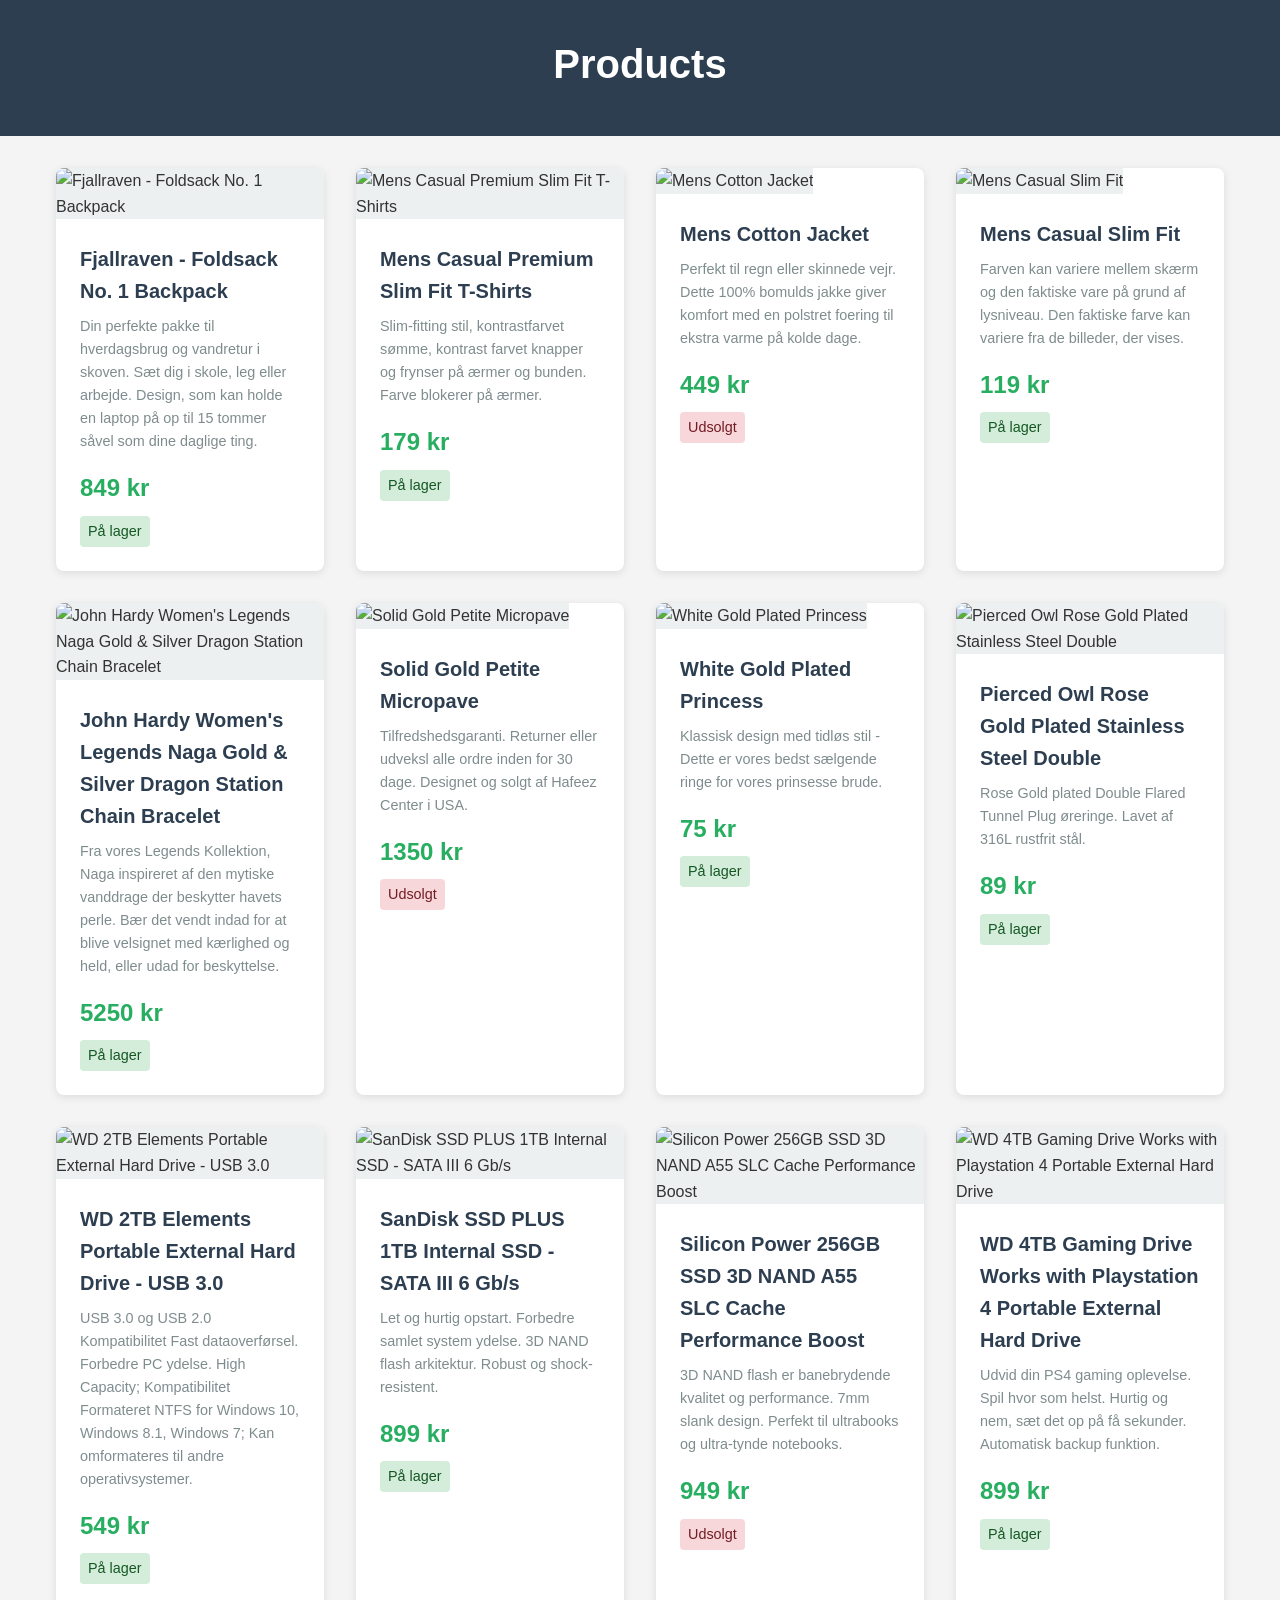
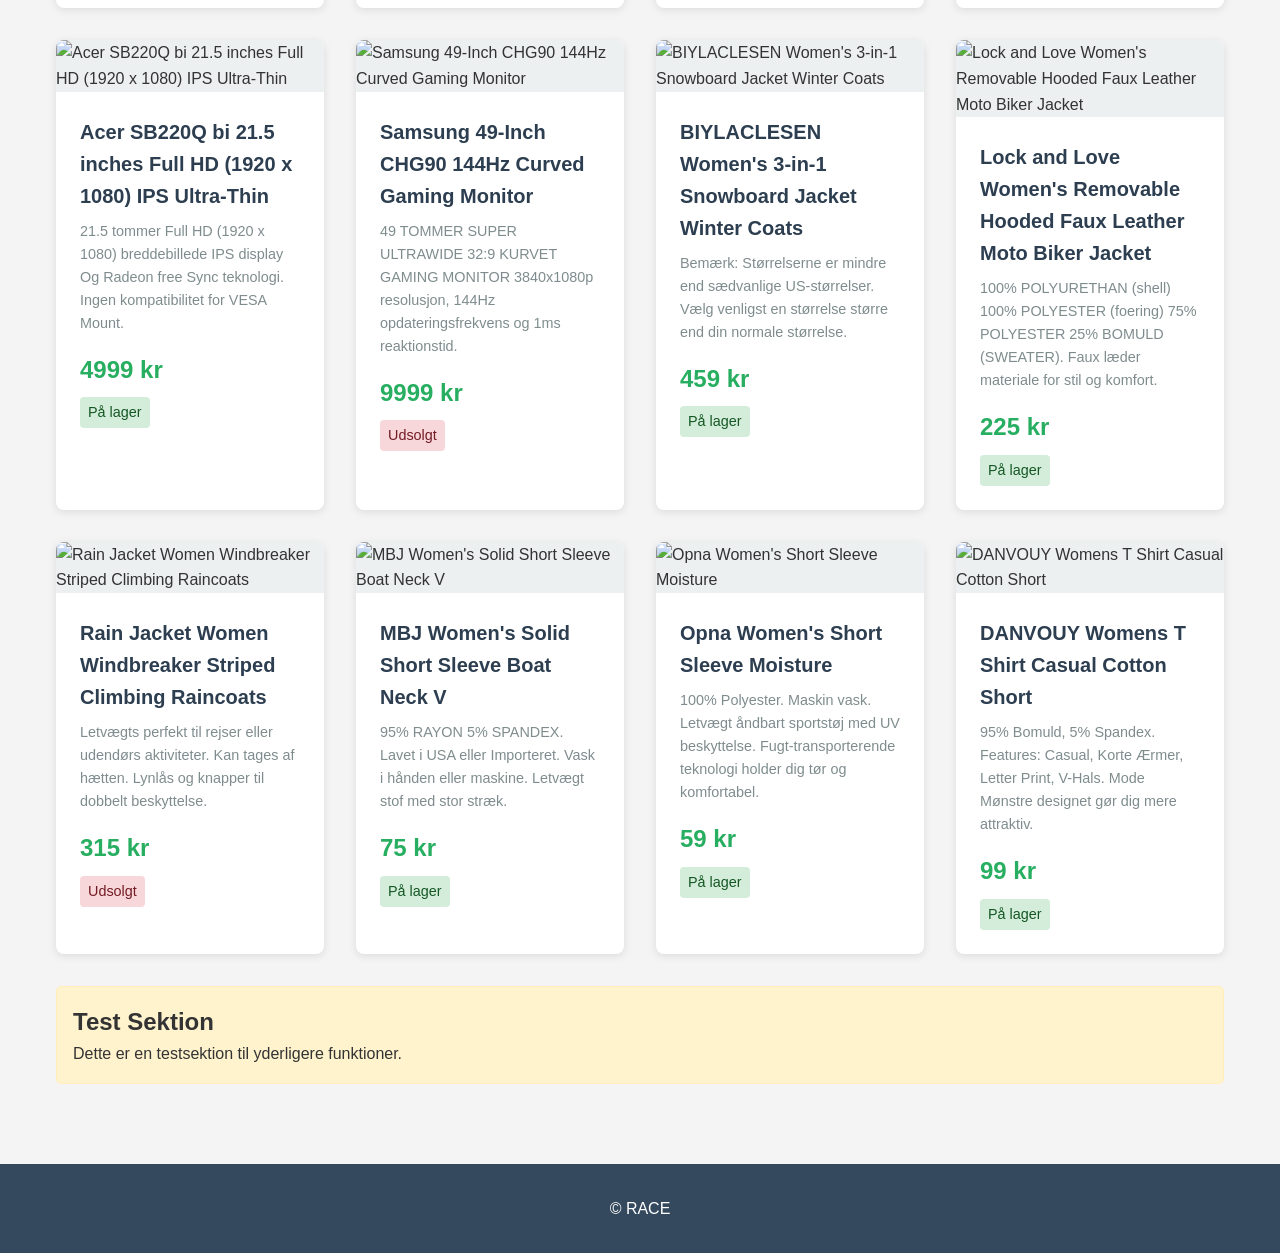
==== index.html @ c6db12a5 "Add initial project files including HTML, CSS, and JavaScript for product catalog" ====
<!doctype html>
<html lang="da">
  <head>
    <meta charset="UTF-8" />
    <meta name="viewport" content="width=device-width, initial-scale=1.0" />
    <title>Product Catalogue - RACE</title>
    <link rel="stylesheet" href="app.css" />
  </head>
  <body>
    <header>
      <h1>Products</h1>
    </header>

    <main>
      <section id="productGrid" class="product-grid">
        <article class="product-card">
          <img
            src="https://fakestoreapi.com/img/81fPKd-2AYL._AC_SL1500_.jpg"
            alt="Fjallraven - Foldsack No. 1 Backpack"
            class="product-image" />
          <div class="product-info">
            <h2 class="product-name">Fjallraven - Foldsack No. 1 Backpack</h2>
            <p class="product-description">
              Din perfekte pakke til hverdagsbrug og vandretur i skoven. Sæt dig i skole, leg eller arbejde. Design, som
              kan holde en laptop på op til 15 tommer såvel som dine daglige ting.
            </p>
            <p class="product-price">849 kr</p>
            <span class="product-stock in-stock">På lager</span>
          </div>
        </article>

        <article class="product-card">
          <img
            src="https://fakestoreapi.com/img/71-3HjGNDUL._AC_SY879._SX._UX._SY._UY_.jpg"
            alt="Mens Casual Premium Slim Fit T-Shirts"
            class="product-image" />
          <div class="product-info">
            <h2 class="product-name">Mens Casual Premium Slim Fit T-Shirts</h2>
            <p class="product-description">
              Slim-fitting stil, kontrastfarvet sømme, kontrast farvet knapper og frynser på ærmer og bunden. Farve
              blokerer på ærmer.
            </p>
            <p class="product-price">179 kr</p>
            <span class="product-stock in-stock">På lager</span>
          </div>
        </article>

        <article class="product-card">
          <img
            src="https://fakestoreapi.com/img/71li-ujtlUL._AC_UX679_.jpg"
            alt="Mens Cotton Jacket"
            class="product-image" />
          <div class="product-info">
            <h2 class="product-name">Mens Cotton Jacket</h2>
            <p class="product-description">
              Perfekt til regn eller skinnede vejr. Dette 100% bomulds jakke giver komfort med en polstret foering til
              ekstra varme på kolde dage.
            </p>
            <p class="product-price">449 kr</p>
            <span class="product-stock out-of-stock">Udsolgt</span>
          </div>
        </article>

        <article class="product-card">
          <img
            src="https://fakestoreapi.com/img/71YXzeOuslL._AC_UY879_.jpg"
            alt="Mens Casual Slim Fit"
            class="product-image" />
          <div class="product-info">
            <h2 class="product-name">Mens Casual Slim Fit</h2>
            <p class="product-description">
              Farven kan variere mellem skærm og den faktiske vare på grund af lysniveau. Den faktiske farve kan variere
              fra de billeder, der vises.
            </p>
            <p class="product-price">119 kr</p>
            <span class="product-stock in-stock">På lager</span>
          </div>
        </article>

        <article class="product-card">
          <img
            src="https://fakestoreapi.com/img/71pWzhdJNwL._AC_UL640_QL65_ML3_.jpg"
            alt="John Hardy Women's Legends Naga Gold &amp; Silver Dragon Station Chain Bracelet"
            class="product-image" />
          <div class="product-info">
            <h2 class="product-name">
              John Hardy Women's Legends Naga Gold &amp; Silver Dragon Station Chain Bracelet
            </h2>
            <p class="product-description">
              Fra vores Legends Kollektion, Naga inspireret af den mytiske vanddrage der beskytter havets perle. Bær det
              vendt indad for at blive velsignet med kærlighed og held, eller udad for beskyttelse.
            </p>
            <p class="product-price">5250 kr</p>
            <span class="product-stock in-stock">På lager</span>
          </div>
        </article>

        <article class="product-card">
          <img
            src="https://fakestoreapi.com/img/61sbMiUnoGL._AC_UL640_QL65_ML3_.jpg"
            alt="Solid Gold Petite Micropave"
            class="product-image" />
          <div class="product-info">
            <h2 class="product-name">Solid Gold Petite Micropave</h2>
            <p class="product-description">
              Tilfredshedsgaranti. Returner eller udveksl alle ordre inden for 30 dage. Designet og solgt af Hafeez
              Center i USA.
            </p>
            <p class="product-price">1350 kr</p>
            <span class="product-stock out-of-stock">Udsolgt</span>
          </div>
        </article>

        <article class="product-card">
          <img
            src="https://fakestoreapi.com/img/71YAIFU48IL._AC_UL640_QL65_ML3_.jpg"
            alt="White Gold Plated Princess"
            class="product-image" />
          <div class="product-info">
            <h2 class="product-name">White Gold Plated Princess</h2>
            <p class="product-description">
              Klassisk design med tidløs stil - Dette er vores bedst sælgende ringe for vores prinsesse brude.
            </p>
            <p class="product-price">75 kr</p>
            <span class="product-stock in-stock">På lager</span>
          </div>
        </article>

        <article class="product-card">
          <img
            src="https://fakestoreapi.com/img/51UDEzMJVpL._AC_UL640_QL65_ML3_.jpg"
            alt="Pierced Owl Rose Gold Plated Stainless Steel Double"
            class="product-image" />
          <div class="product-info">
            <h2 class="product-name">Pierced Owl Rose Gold Plated Stainless Steel Double</h2>
            <p class="product-description">
              Rose Gold plated Double Flared Tunnel Plug øreringe. Lavet af 316L rustfrit stål.
            </p>
            <p class="product-price">89 kr</p>
            <span class="product-stock in-stock">På lager</span>
          </div>
        </article>

        <article class="product-card">
          <img
            src="https://fakestoreapi.com/img/61IBBVJvSDL._AC_SY879_.jpg"
            alt="WD 2TB Elements Portable External Hard Drive - USB 3.0"
            class="product-image" />
          <div class="product-info">
            <h2 class="product-name">WD 2TB Elements Portable External Hard Drive - USB 3.0</h2>
            <p class="product-description">
              USB 3.0 og USB 2.0 Kompatibilitet Fast dataoverførsel. Forbedre PC ydelse. High Capacity; Kompatibilitet
              Formateret NTFS for Windows 10, Windows 8.1, Windows 7; Kan omformateres til andre operativsystemer.
            </p>
            <p class="product-price">549 kr</p>
            <span class="product-stock in-stock">På lager</span>
          </div>
        </article>

        <article class="product-card">
          <img
            src="https://fakestoreapi.com/img/61U7T1koQqL._AC_SX679_.jpg"
            alt="SanDisk SSD PLUS 1TB Internal SSD - SATA III 6 Gb/s"
            class="product-image" />
          <div class="product-info">
            <h2 class="product-name">SanDisk SSD PLUS 1TB Internal SSD - SATA III 6 Gb/s</h2>
            <p class="product-description">
              Let og hurtig opstart. Forbedre samlet system ydelse. 3D NAND flash arkitektur. Robust og shock-resistent.
            </p>
            <p class="product-price">899 kr</p>
            <span class="product-stock in-stock">På lager</span>
          </div>
        </article>

        <article class="product-card">
          <img
            src="https://fakestoreapi.com/img/71kWymZ+c+L._AC_SX679_.jpg"
            alt="Silicon Power 256GB SSD 3D NAND A55 SLC Cache Performance Boost"
            class="product-image" />
          <div class="product-info">
            <h2 class="product-name">Silicon Power 256GB SSD 3D NAND A55 SLC Cache Performance Boost</h2>
            <p class="product-description">
              3D NAND flash er banebrydende kvalitet og performance. 7mm slank design. Perfekt til ultrabooks og
              ultra-tynde notebooks.
            </p>
            <p class="product-price">949 kr</p>
            <span class="product-stock out-of-stock">Udsolgt</span>
          </div>
        </article>

        <article class="product-card">
          <img
            src="https://fakestoreapi.com/img/61mtL65D4cL._AC_SX679_.jpg"
            alt="WD 4TB Gaming Drive Works with Playstation 4 Portable External Hard Drive"
            class="product-image" />
          <div class="product-info">
            <h2 class="product-name">WD 4TB Gaming Drive Works with Playstation 4 Portable External Hard Drive</h2>
            <p class="product-description">
              Udvid din PS4 gaming oplevelse. Spil hvor som helst. Hurtig og nem, sæt det op på få sekunder. Automatisk
              backup funktion.
            </p>
            <p class="product-price">899 kr</p>
            <span class="product-stock in-stock">På lager</span>
          </div>
        </article>

        <article class="product-card">
          <img
            src="https://fakestoreapi.com/img/81QpkIctqPL._AC_SX679_.jpg"
            alt="Acer SB220Q bi 21.5 inches Full HD (1920 x 1080) IPS Ultra-Thin"
            class="product-image" />
          <div class="product-info">
            <h2 class="product-name">Acer SB220Q bi 21.5 inches Full HD (1920 x 1080) IPS Ultra-Thin</h2>
            <p class="product-description">
              21.5 tommer Full HD (1920 x 1080) breddebillede IPS display Og Radeon free Sync teknologi. Ingen
              kompatibilitet for VESA Mount.
            </p>
            <p class="product-price">4999 kr</p>
            <span class="product-stock in-stock">På lager</span>
          </div>
        </article>

        <article class="product-card">
          <img
            src="https://fakestoreapi.com/img/81Zt42ioCgL._AC_SX679_.jpg"
            alt="Samsung 49-Inch CHG90 144Hz Curved Gaming Monitor"
            class="product-image" />
          <div class="product-info">
            <h2 class="product-name">Samsung 49-Inch CHG90 144Hz Curved Gaming Monitor</h2>
            <p class="product-description">
              49 TOMMER SUPER ULTRAWIDE 32:9 KURVET GAMING MONITOR 3840x1080p resolusjon, 144Hz opdateringsfrekvens og
              1ms reaktionstid.
            </p>
            <p class="product-price">9999 kr</p>
            <span class="product-stock out-of-stock">Udsolgt</span>
          </div>
        </article>

        <article class="product-card">
          <img
            src="https://fakestoreapi.com/img/51Y5NI-I5jL._AC_UX679_.jpg"
            alt="BIYLACLESEN Women's 3-in-1 Snowboard Jacket Winter Coats"
            class="product-image" />
          <div class="product-info">
            <h2 class="product-name">BIYLACLESEN Women's 3-in-1 Snowboard Jacket Winter Coats</h2>
            <p class="product-description">
              Bemærk: Størrelserne er mindre end sædvanlige US-størrelser. Vælg venligst en størrelse større end din
              normale størrelse.
            </p>
            <p class="product-price">459 kr</p>
            <span class="product-stock in-stock">På lager</span>
          </div>
        </article>

        <article class="product-card">
          <img
            src="https://fakestoreapi.com/img/81XH0e8fefL._AC_UY879_.jpg"
            alt="Lock and Love Women's Removable Hooded Faux Leather Moto Biker Jacket"
            class="product-image" />
          <div class="product-info">
            <h2 class="product-name">Lock and Love Women's Removable Hooded Faux Leather Moto Biker Jacket</h2>
            <p class="product-description">
              100% POLYURETHAN (shell) 100% POLYESTER (foering) 75% POLYESTER 25% BOMULD (SWEATER). Faux læder materiale
              for stil og komfort.
            </p>
            <p class="product-price">225 kr</p>
            <span class="product-stock in-stock">På lager</span>
          </div>
        </article>

        <article class="product-card">
          <img
            src="https://fakestoreapi.com/img/71HblAHs5xL._AC_UY879_-2.jpg"
            alt="Rain Jacket Women Windbreaker Striped Climbing Raincoats"
            class="product-image" />
          <div class="product-info">
            <h2 class="product-name">Rain Jacket Women Windbreaker Striped Climbing Raincoats</h2>
            <p class="product-description">
              Letvægts perfekt til rejser eller udendørs aktiviteter. Kan tages af hætten. Lynlås og knapper til dobbelt
              beskyttelse.
            </p>
            <p class="product-price">315 kr</p>
            <span class="product-stock out-of-stock">Udsolgt</span>
          </div>
        </article>

        <article class="product-card">
          <img
            src="https://fakestoreapi.com/img/71z3kpMAYsL._AC_UY879_.jpg"
            alt="MBJ Women's Solid Short Sleeve Boat Neck V"
            class="product-image" />
          <div class="product-info">
            <h2 class="product-name">MBJ Women's Solid Short Sleeve Boat Neck V</h2>
            <p class="product-description">
              95% RAYON 5% SPANDEX. Lavet i USA eller Importeret. Vask i hånden eller maskine. Letvægt stof med stor
              stræk.
            </p>
            <p class="product-price">75 kr</p>
            <span class="product-stock in-stock">På lager</span>
          </div>
        </article>

        <article class="product-card">
          <img
            src="https://fakestoreapi.com/img/51eg55uWmdL._AC_UX679_.jpg"
            alt="Opna Women's Short Sleeve Moisture"
            class="product-image" />
          <div class="product-info">
            <h2 class="product-name">Opna Women's Short Sleeve Moisture</h2>
            <p class="product-description">
              100% Polyester. Maskin vask. Letvægt åndbart sportstøj med UV beskyttelse. Fugt-transporterende teknologi
              holder dig tør og komfortabel.
            </p>
            <p class="product-price">59 kr</p>
            <span class="product-stock in-stock">På lager</span>
          </div>
        </article>

        <article class="product-card">
          <img
            src="https://fakestoreapi.com/img/61pHAEJ4NML._AC_UX679_.jpg"
            alt="DANVOUY Womens T Shirt Casual Cotton Short"
            class="product-image" />
          <div class="product-info">
            <h2 class="product-name">DANVOUY Womens T Shirt Casual Cotton Short</h2>
            <p class="product-description">
              95% Bomuld, 5% Spandex. Features: Casual, Korte Ærmer, Letter Print, V-Hals. Mode Mønstre designet gør dig
              mere attraktiv.
            </p>
            <p class="product-price">99 kr</p>
            <span class="product-stock in-stock">På lager</span>
          </div>
        </article>
      </section>
      <!-- Ekstra sektion til at teste JavaScript Fundamentals -->
      <section id="test" class="test-section">
        <h2>Test Sektion</h2>
        <p>Dette er en testsektion til yderligere funktioner.</p>
      </section>
    </main>

    <footer>
      <p>© RACE</p>
    </footer>

    <script src="app.js"></script>
  </body>
</html>
---- app.css ----
* {
  margin: 0;
  padding: 0;
  box-sizing: border-box;
}

body {
  font-family: -apple-system, BlinkMacSystemFont, "Segoe UI", Roboto, Oxygen, Ubuntu, Cantarell, sans-serif;
  line-height: 1.6;
  color: #333;
  background-color: #f4f4f4;
}

header {
  background-color: #2c3e50;
  color: white;
  text-align: center;
  padding: 2rem 1rem;
}

header h1 {
  font-size: 2.5rem;
  margin-bottom: 0.5rem;
}

header p {
  font-size: 1.1rem;
  opacity: 0.9;
}

main {
  max-width: 1200px;
  margin: 0 auto;
  padding: 2rem 1rem;
}

.controls {
  display: flex;
  gap: 1rem;
  margin-bottom: 2rem;
  flex-wrap: wrap;
}

.controls button {
  padding: 0.75rem 1.5rem;
  font-size: 1rem;
  border: none;
  background-color: #3498db;
  color: white;
  border-radius: 5px;
  cursor: pointer;
  transition: background-color 0.3s ease;
}

.controls button:hover {
  background-color: #2980b9;
}

.controls button:active {
  transform: scale(0.98);
}

/* Product Grid */
.product-grid {
  display: grid;
  grid-template-columns: repeat(auto-fill, minmax(250px, 1fr));
  gap: 2rem;
}

/* Product Card */
.product-card {
  background: white;
  border-radius: 8px;
  overflow: hidden;
  box-shadow: 0 2px 8px rgba(0, 0, 0, 0.1);
  transition:
    transform 0.3s ease,
    box-shadow 0.3s ease;
}

.product-card:hover {
  transform: translateY(-5px);
  box-shadow: 0 4px 12px rgba(0, 0, 0, 0.15);
}

.product-image {
  width: 100%;
  height: 200px;
  object-fit: cover;
  background-color: #ecf0f1;
}

.product-info {
  padding: 1.5rem;
}

.product-name {
  font-size: 1.25rem;
  font-weight: bold;
  margin-bottom: 0.5rem;
  color: #2c3e50;
}

.product-description {
  font-size: 0.9rem;
  color: #7f8c8d;
  margin-bottom: 1rem;
}

.product-price {
  font-size: 1.5rem;
  font-weight: bold;
  color: #27ae60;
  margin-bottom: 0.5rem;
}

.product-stock {
  font-size: 0.9rem;
  padding: 0.25rem 0.5rem;
  border-radius: 4px;
  display: inline-block;
}

.product-stock.in-stock {
  background-color: #d4edda;
  color: #155724;
}

.product-stock.out-of-stock {
  background-color: #f8d7da;
  color: #721c24;
}

footer {
  text-align: center;
  padding: 2rem 1rem;
  background-color: #34495e;
  color: white;
  margin-top: 3rem;
}

/* Responsive */
@media (max-width: 768px) {
  .product-grid {
    grid-template-columns: repeat(auto-fill, minmax(200px, 1fr));
    gap: 1rem;
  }

  header h1 {
    font-size: 2rem;
  }
}

.test-section {
  background-color: #fff3cd;
  border: 1px solid #ffeeba;
  padding: 1rem;
  margin-top: 2rem;
  border-radius: 5px;
}
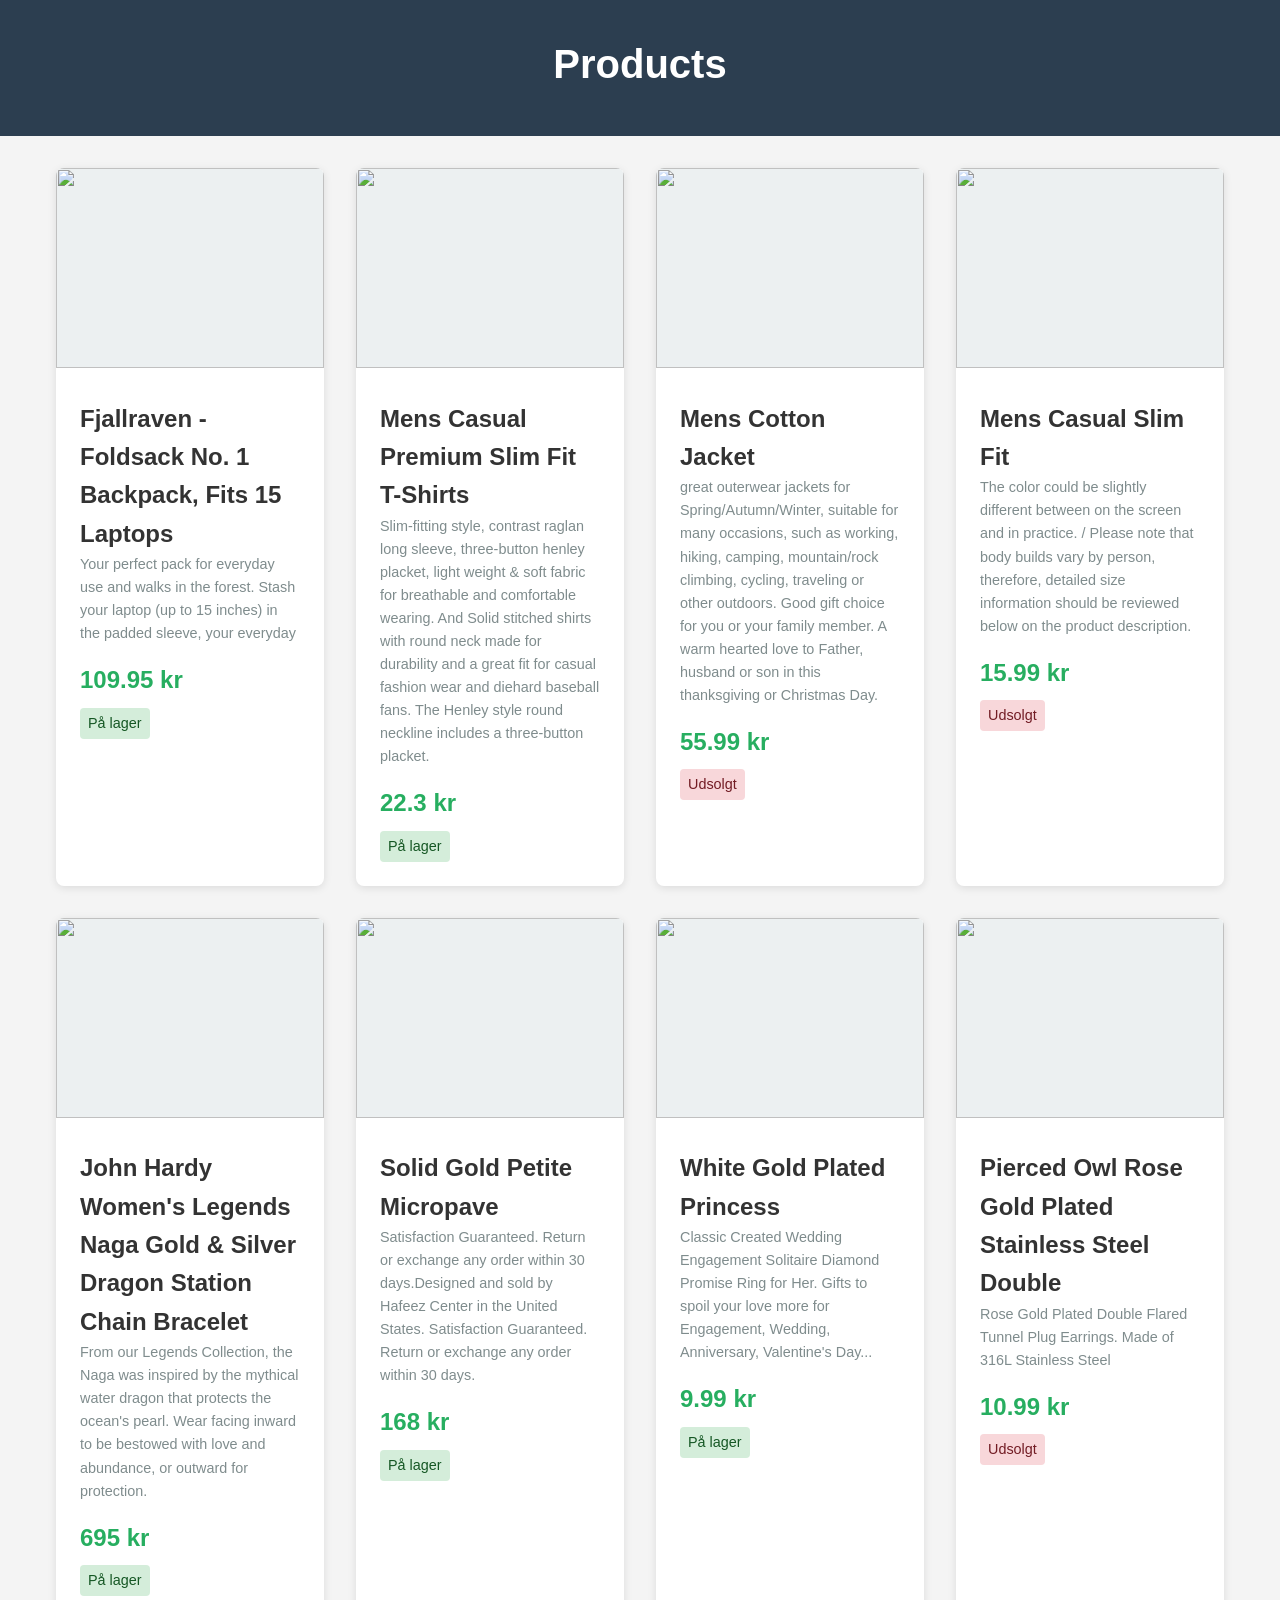
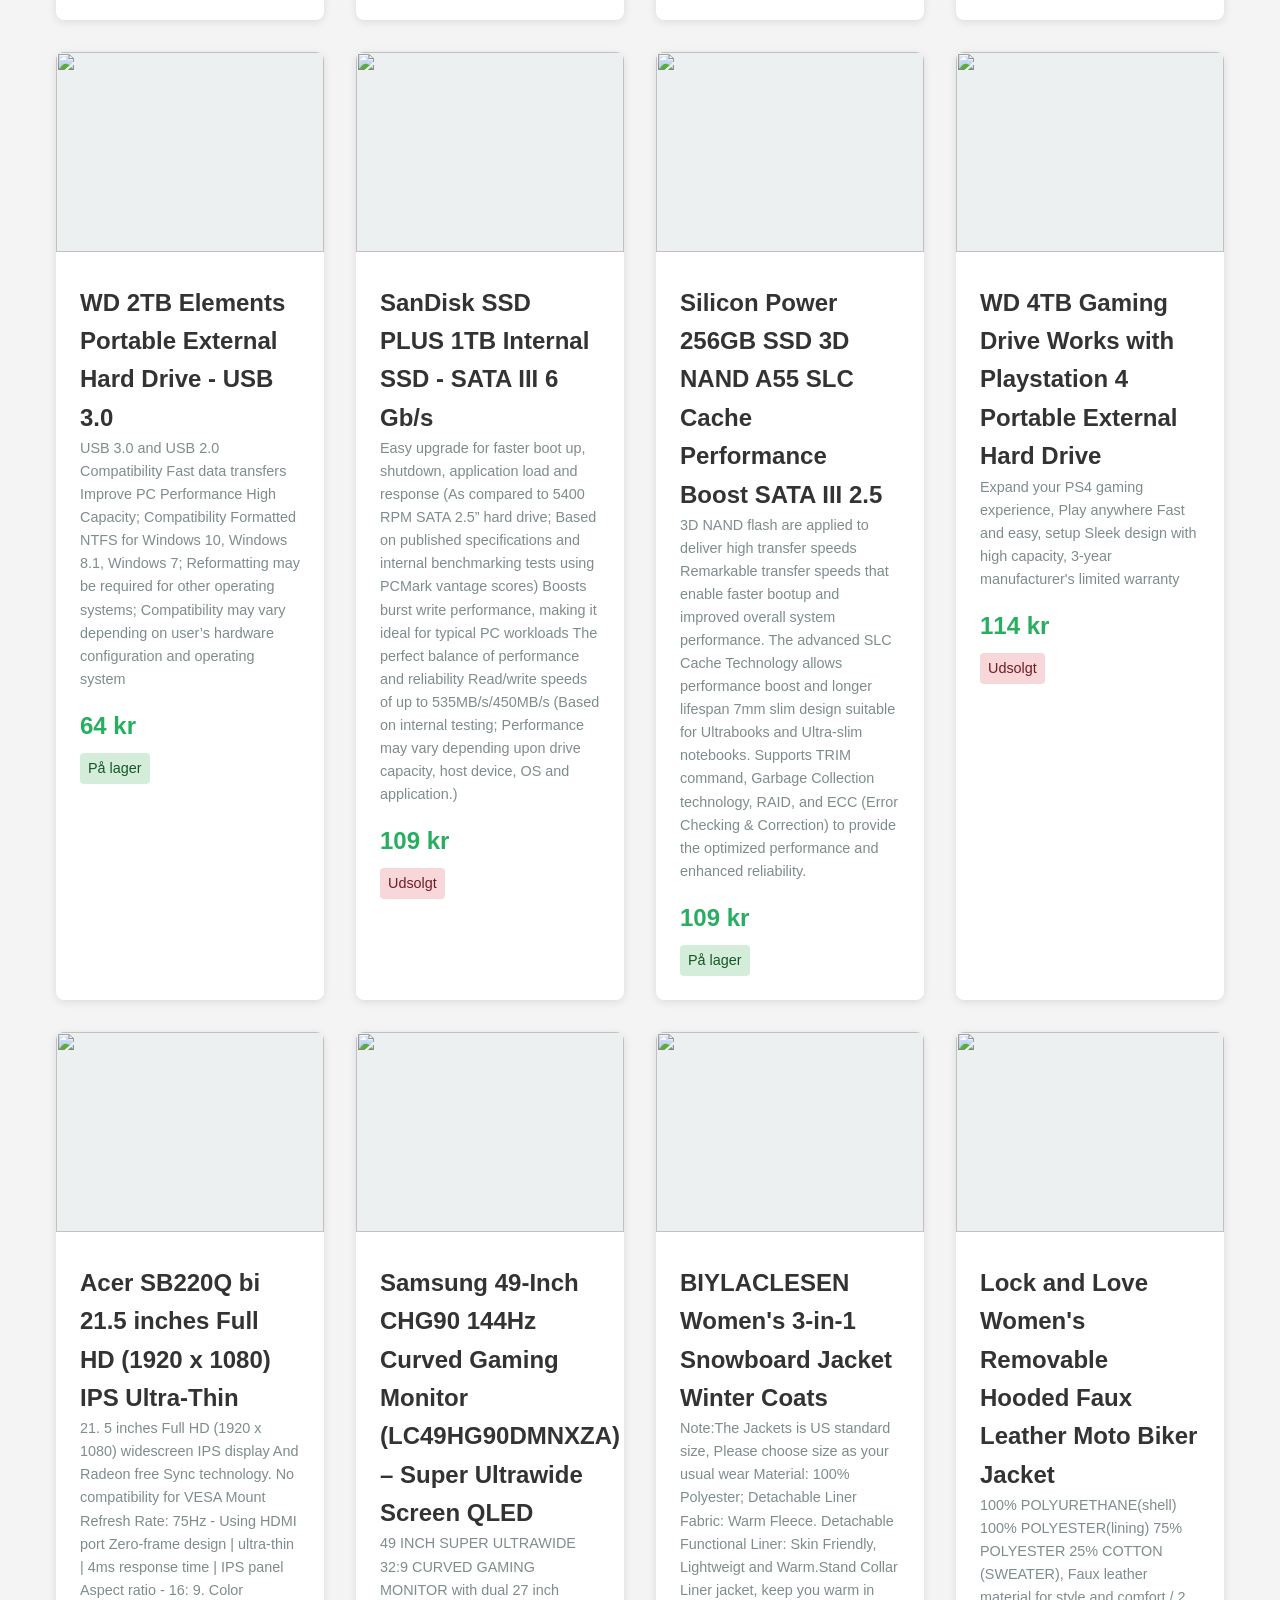
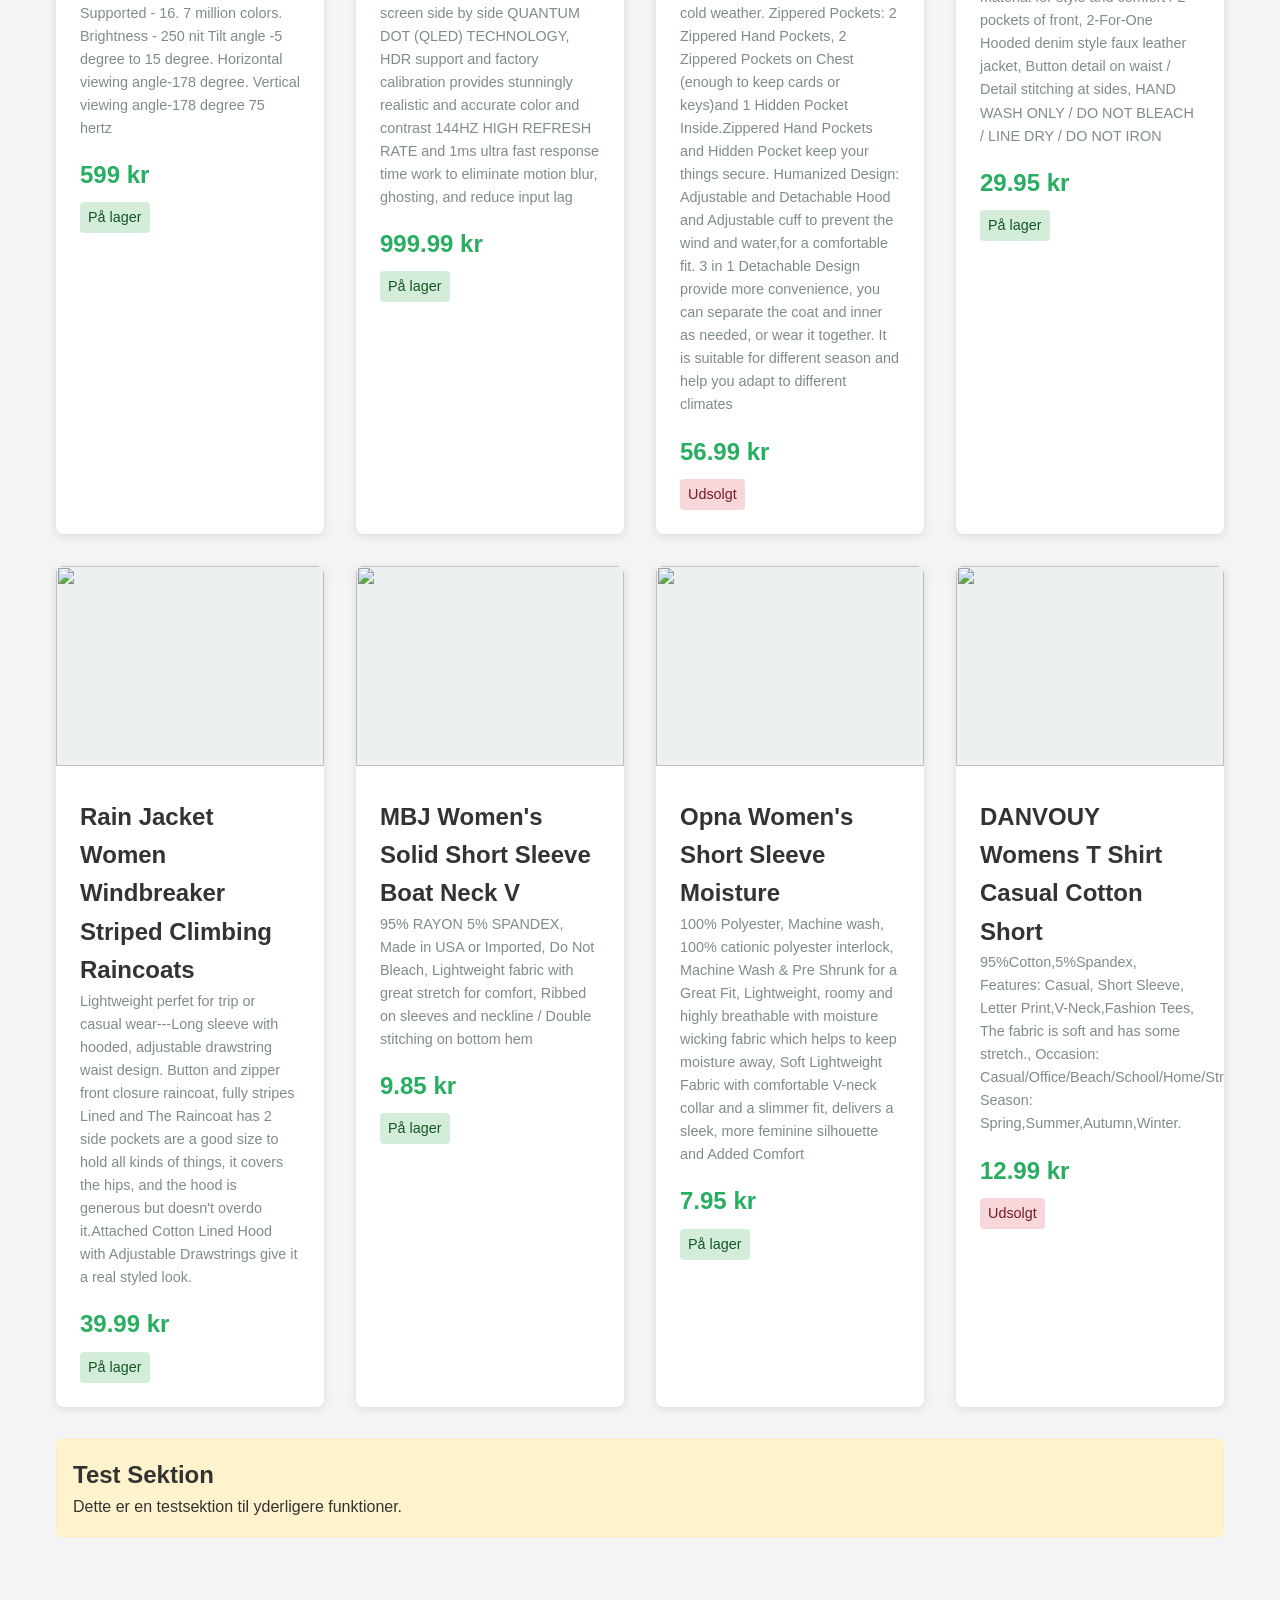
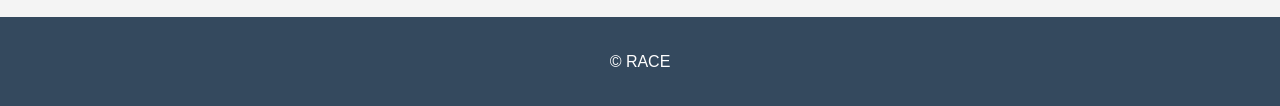
==== commit 96a09dc3: "Remove stock availability indicator from product header" ====
--- a/index.html
+++ b/index.html
@@ -10,325 +10,296 @@
     <header>
       <h1>Products</h1>
     </header>
-
     <main>
       <section id="productGrid" class="product-grid">
         <article class="product-card">
-          <img
-            src="https://fakestoreapi.com/img/81fPKd-2AYL._AC_SL1500_.jpg"
-            alt="Fjallraven - Foldsack No. 1 Backpack"
-            class="product-image" />
-          <div class="product-info">
-            <h2 class="product-name">Fjallraven - Foldsack No. 1 Backpack</h2>
-            <p class="product-description">
-              Din perfekte pakke til hverdagsbrug og vandretur i skoven. Sæt dig i skole, leg eller arbejde. Design, som
-              kan holde en laptop på op til 15 tommer såvel som dine daglige ting.
-            </p>
-            <p class="product-price">849 kr</p>
-            <span class="product-stock in-stock">På lager</span>
-          </div>
-        </article>
-
-        <article class="product-card">
-          <img
-            src="https://fakestoreapi.com/img/71-3HjGNDUL._AC_SY879._SX._UX._SY._UY_.jpg"
-            alt="Mens Casual Premium Slim Fit T-Shirts"
-            class="product-image" />
-          <div class="product-info">
-            <h2 class="product-name">Mens Casual Premium Slim Fit T-Shirts</h2>
-            <p class="product-description">
-              Slim-fitting stil, kontrastfarvet sømme, kontrast farvet knapper og frynser på ærmer og bunden. Farve
-              blokerer på ærmer.
-            </p>
-            <p class="product-price">179 kr</p>
-            <span class="product-stock in-stock">På lager</span>
-          </div>
-        </article>
-
-        <article class="product-card">
-          <img
-            src="https://fakestoreapi.com/img/71li-ujtlUL._AC_UX679_.jpg"
-            alt="Mens Cotton Jacket"
-            class="product-image" />
-          <div class="product-info">
-            <h2 class="product-name">Mens Cotton Jacket</h2>
-            <p class="product-description">
-              Perfekt til regn eller skinnede vejr. Dette 100% bomulds jakke giver komfort med en polstret foering til
-              ekstra varme på kolde dage.
-            </p>
-            <p class="product-price">449 kr</p>
-            <span class="product-stock out-of-stock">Udsolgt</span>
-          </div>
-        </article>
-
-        <article class="product-card">
-          <img
-            src="https://fakestoreapi.com/img/71YXzeOuslL._AC_UY879_.jpg"
-            alt="Mens Casual Slim Fit"
-            class="product-image" />
-          <div class="product-info">
-            <h2 class="product-name">Mens Casual Slim Fit</h2>
-            <p class="product-description">
-              Farven kan variere mellem skærm og den faktiske vare på grund af lysniveau. Den faktiske farve kan variere
-              fra de billeder, der vises.
-            </p>
-            <p class="product-price">119 kr</p>
-            <span class="product-stock in-stock">På lager</span>
-          </div>
-        </article>
-
-        <article class="product-card">
-          <img
-            src="https://fakestoreapi.com/img/71pWzhdJNwL._AC_UL640_QL65_ML3_.jpg"
-            alt="John Hardy Women's Legends Naga Gold &amp; Silver Dragon Station Chain Bracelet"
-            class="product-image" />
-          <div class="product-info">
-            <h2 class="product-name">
+          <img src="https://fakestoreapi.com/img/81fPKd-2AYL._AC_SL1500_t.png" class="product-image" />
+          <div class="product-info">
+            <h2 class="product-title">Fjallraven - Foldsack No. 1 Backpack, Fits 15 Laptops</h2>
+            <p class="product-description">
+              Your perfect pack for everyday use and walks in the forest. Stash your laptop (up to 15 inches) in the
+              padded sleeve, your everyday
+            </p>
+            <p class="product-price">109.95 kr</p>
+            <span class="product-stock in-stock">På lager</span>
+          </div>
+        </article>
+
+        <article class="product-card">
+          <img src="https://fakestoreapi.com/img/71-3HjGNDUL._AC_SY879._SX._UX._SY._UY_t.png" class="product-image" />
+          <div class="product-info">
+            <h2 class="product-title">Mens Casual Premium Slim Fit T-Shirts</h2>
+            <p class="product-description">
+              Slim-fitting style, contrast raglan long sleeve, three-button henley placket, light weight &amp; soft
+              fabric for breathable and comfortable wearing. And Solid stitched shirts with round neck made for
+              durability and a great fit for casual fashion wear and diehard baseball fans. The Henley style round
+              neckline includes a three-button placket.
+            </p>
+            <p class="product-price">22.3 kr</p>
+            <span class="product-stock in-stock">På lager</span>
+          </div>
+        </article>
+
+        <article class="product-card">
+          <img src="https://fakestoreapi.com/img/71li-ujtlUL._AC_UX679_t.png" class="product-image" />
+          <div class="product-info">
+            <h2 class="product-title">Mens Cotton Jacket</h2>
+            <p class="product-description">
+              great outerwear jackets for Spring/Autumn/Winter, suitable for many occasions, such as working, hiking,
+              camping, mountain/rock climbing, cycling, traveling or other outdoors. Good gift choice for you or your
+              family member. A warm hearted love to Father, husband or son in this thanksgiving or Christmas Day.
+            </p>
+            <p class="product-price">55.99 kr</p>
+            <span class="product-stock out-of-stock">Udsolgt</span>
+          </div>
+        </article>
+
+        <article class="product-card">
+          <img src="https://fakestoreapi.com/img/71YXzeOuslL._AC_UY879_t.png" class="product-image" />
+          <div class="product-info">
+            <h2 class="product-title">Mens Casual Slim Fit</h2>
+            <p class="product-description">
+              The color could be slightly different between on the screen and in practice. / Please note that body
+              builds vary by person, therefore, detailed size information should be reviewed below on the product
+              description.
+            </p>
+            <p class="product-price">15.99 kr</p>
+            <span class="product-stock out-of-stock">Udsolgt</span>
+          </div>
+        </article>
+
+        <article class="product-card">
+          <img src="https://fakestoreapi.com/img/71pWzhdJNwL._AC_UL640_QL65_ML3_t.png" class="product-image" />
+          <div class="product-info">
+            <h2 class="product-title">
               John Hardy Women's Legends Naga Gold &amp; Silver Dragon Station Chain Bracelet
             </h2>
             <p class="product-description">
-              Fra vores Legends Kollektion, Naga inspireret af den mytiske vanddrage der beskytter havets perle. Bær det
-              vendt indad for at blive velsignet med kærlighed og held, eller udad for beskyttelse.
-            </p>
-            <p class="product-price">5250 kr</p>
-            <span class="product-stock in-stock">På lager</span>
-          </div>
-        </article>
-
-        <article class="product-card">
-          <img
-            src="https://fakestoreapi.com/img/61sbMiUnoGL._AC_UL640_QL65_ML3_.jpg"
-            alt="Solid Gold Petite Micropave"
-            class="product-image" />
-          <div class="product-info">
-            <h2 class="product-name">Solid Gold Petite Micropave</h2>
-            <p class="product-description">
-              Tilfredshedsgaranti. Returner eller udveksl alle ordre inden for 30 dage. Designet og solgt af Hafeez
-              Center i USA.
-            </p>
-            <p class="product-price">1350 kr</p>
-            <span class="product-stock out-of-stock">Udsolgt</span>
-          </div>
-        </article>
-
-        <article class="product-card">
-          <img
-            src="https://fakestoreapi.com/img/71YAIFU48IL._AC_UL640_QL65_ML3_.jpg"
-            alt="White Gold Plated Princess"
-            class="product-image" />
-          <div class="product-info">
-            <h2 class="product-name">White Gold Plated Princess</h2>
-            <p class="product-description">
-              Klassisk design med tidløs stil - Dette er vores bedst sælgende ringe for vores prinsesse brude.
-            </p>
-            <p class="product-price">75 kr</p>
-            <span class="product-stock in-stock">På lager</span>
-          </div>
-        </article>
-
-        <article class="product-card">
-          <img
-            src="https://fakestoreapi.com/img/51UDEzMJVpL._AC_UL640_QL65_ML3_.jpg"
-            alt="Pierced Owl Rose Gold Plated Stainless Steel Double"
-            class="product-image" />
-          <div class="product-info">
-            <h2 class="product-name">Pierced Owl Rose Gold Plated Stainless Steel Double</h2>
-            <p class="product-description">
-              Rose Gold plated Double Flared Tunnel Plug øreringe. Lavet af 316L rustfrit stål.
-            </p>
-            <p class="product-price">89 kr</p>
-            <span class="product-stock in-stock">På lager</span>
-          </div>
-        </article>
-
-        <article class="product-card">
-          <img
-            src="https://fakestoreapi.com/img/61IBBVJvSDL._AC_SY879_.jpg"
-            alt="WD 2TB Elements Portable External Hard Drive - USB 3.0"
-            class="product-image" />
-          <div class="product-info">
-            <h2 class="product-name">WD 2TB Elements Portable External Hard Drive - USB 3.0</h2>
-            <p class="product-description">
-              USB 3.0 og USB 2.0 Kompatibilitet Fast dataoverførsel. Forbedre PC ydelse. High Capacity; Kompatibilitet
-              Formateret NTFS for Windows 10, Windows 8.1, Windows 7; Kan omformateres til andre operativsystemer.
-            </p>
-            <p class="product-price">549 kr</p>
-            <span class="product-stock in-stock">På lager</span>
-          </div>
-        </article>
-
-        <article class="product-card">
-          <img
-            src="https://fakestoreapi.com/img/61U7T1koQqL._AC_SX679_.jpg"
-            alt="SanDisk SSD PLUS 1TB Internal SSD - SATA III 6 Gb/s"
-            class="product-image" />
-          <div class="product-info">
-            <h2 class="product-name">SanDisk SSD PLUS 1TB Internal SSD - SATA III 6 Gb/s</h2>
-            <p class="product-description">
-              Let og hurtig opstart. Forbedre samlet system ydelse. 3D NAND flash arkitektur. Robust og shock-resistent.
-            </p>
-            <p class="product-price">899 kr</p>
-            <span class="product-stock in-stock">På lager</span>
-          </div>
-        </article>
-
-        <article class="product-card">
-          <img
-            src="https://fakestoreapi.com/img/71kWymZ+c+L._AC_SX679_.jpg"
-            alt="Silicon Power 256GB SSD 3D NAND A55 SLC Cache Performance Boost"
-            class="product-image" />
-          <div class="product-info">
-            <h2 class="product-name">Silicon Power 256GB SSD 3D NAND A55 SLC Cache Performance Boost</h2>
-            <p class="product-description">
-              3D NAND flash er banebrydende kvalitet og performance. 7mm slank design. Perfekt til ultrabooks og
-              ultra-tynde notebooks.
-            </p>
-            <p class="product-price">949 kr</p>
-            <span class="product-stock out-of-stock">Udsolgt</span>
-          </div>
-        </article>
-
-        <article class="product-card">
-          <img
-            src="https://fakestoreapi.com/img/61mtL65D4cL._AC_SX679_.jpg"
-            alt="WD 4TB Gaming Drive Works with Playstation 4 Portable External Hard Drive"
-            class="product-image" />
-          <div class="product-info">
-            <h2 class="product-name">WD 4TB Gaming Drive Works with Playstation 4 Portable External Hard Drive</h2>
-            <p class="product-description">
-              Udvid din PS4 gaming oplevelse. Spil hvor som helst. Hurtig og nem, sæt det op på få sekunder. Automatisk
-              backup funktion.
-            </p>
-            <p class="product-price">899 kr</p>
-            <span class="product-stock in-stock">På lager</span>
-          </div>
-        </article>
-
-        <article class="product-card">
-          <img
-            src="https://fakestoreapi.com/img/81QpkIctqPL._AC_SX679_.jpg"
-            alt="Acer SB220Q bi 21.5 inches Full HD (1920 x 1080) IPS Ultra-Thin"
-            class="product-image" />
-          <div class="product-info">
-            <h2 class="product-name">Acer SB220Q bi 21.5 inches Full HD (1920 x 1080) IPS Ultra-Thin</h2>
-            <p class="product-description">
-              21.5 tommer Full HD (1920 x 1080) breddebillede IPS display Og Radeon free Sync teknologi. Ingen
-              kompatibilitet for VESA Mount.
-            </p>
-            <p class="product-price">4999 kr</p>
-            <span class="product-stock in-stock">På lager</span>
-          </div>
-        </article>
-
-        <article class="product-card">
-          <img
-            src="https://fakestoreapi.com/img/81Zt42ioCgL._AC_SX679_.jpg"
-            alt="Samsung 49-Inch CHG90 144Hz Curved Gaming Monitor"
-            class="product-image" />
-          <div class="product-info">
-            <h2 class="product-name">Samsung 49-Inch CHG90 144Hz Curved Gaming Monitor</h2>
-            <p class="product-description">
-              49 TOMMER SUPER ULTRAWIDE 32:9 KURVET GAMING MONITOR 3840x1080p resolusjon, 144Hz opdateringsfrekvens og
-              1ms reaktionstid.
-            </p>
-            <p class="product-price">9999 kr</p>
-            <span class="product-stock out-of-stock">Udsolgt</span>
-          </div>
-        </article>
-
-        <article class="product-card">
-          <img
-            src="https://fakestoreapi.com/img/51Y5NI-I5jL._AC_UX679_.jpg"
-            alt="BIYLACLESEN Women's 3-in-1 Snowboard Jacket Winter Coats"
-            class="product-image" />
-          <div class="product-info">
-            <h2 class="product-name">BIYLACLESEN Women's 3-in-1 Snowboard Jacket Winter Coats</h2>
-            <p class="product-description">
-              Bemærk: Størrelserne er mindre end sædvanlige US-størrelser. Vælg venligst en størrelse større end din
-              normale størrelse.
-            </p>
-            <p class="product-price">459 kr</p>
-            <span class="product-stock in-stock">På lager</span>
-          </div>
-        </article>
-
-        <article class="product-card">
-          <img
-            src="https://fakestoreapi.com/img/81XH0e8fefL._AC_UY879_.jpg"
-            alt="Lock and Love Women's Removable Hooded Faux Leather Moto Biker Jacket"
-            class="product-image" />
-          <div class="product-info">
-            <h2 class="product-name">Lock and Love Women's Removable Hooded Faux Leather Moto Biker Jacket</h2>
-            <p class="product-description">
-              100% POLYURETHAN (shell) 100% POLYESTER (foering) 75% POLYESTER 25% BOMULD (SWEATER). Faux læder materiale
-              for stil og komfort.
-            </p>
-            <p class="product-price">225 kr</p>
-            <span class="product-stock in-stock">På lager</span>
-          </div>
-        </article>
-
-        <article class="product-card">
-          <img
-            src="https://fakestoreapi.com/img/71HblAHs5xL._AC_UY879_-2.jpg"
-            alt="Rain Jacket Women Windbreaker Striped Climbing Raincoats"
-            class="product-image" />
-          <div class="product-info">
-            <h2 class="product-name">Rain Jacket Women Windbreaker Striped Climbing Raincoats</h2>
-            <p class="product-description">
-              Letvægts perfekt til rejser eller udendørs aktiviteter. Kan tages af hætten. Lynlås og knapper til dobbelt
-              beskyttelse.
-            </p>
-            <p class="product-price">315 kr</p>
-            <span class="product-stock out-of-stock">Udsolgt</span>
-          </div>
-        </article>
-
-        <article class="product-card">
-          <img
-            src="https://fakestoreapi.com/img/71z3kpMAYsL._AC_UY879_.jpg"
-            alt="MBJ Women's Solid Short Sleeve Boat Neck V"
-            class="product-image" />
-          <div class="product-info">
-            <h2 class="product-name">MBJ Women's Solid Short Sleeve Boat Neck V</h2>
-            <p class="product-description">
-              95% RAYON 5% SPANDEX. Lavet i USA eller Importeret. Vask i hånden eller maskine. Letvægt stof med stor
-              stræk.
-            </p>
-            <p class="product-price">75 kr</p>
-            <span class="product-stock in-stock">På lager</span>
-          </div>
-        </article>
-
-        <article class="product-card">
-          <img
-            src="https://fakestoreapi.com/img/51eg55uWmdL._AC_UX679_.jpg"
-            alt="Opna Women's Short Sleeve Moisture"
-            class="product-image" />
-          <div class="product-info">
-            <h2 class="product-name">Opna Women's Short Sleeve Moisture</h2>
-            <p class="product-description">
-              100% Polyester. Maskin vask. Letvægt åndbart sportstøj med UV beskyttelse. Fugt-transporterende teknologi
-              holder dig tør og komfortabel.
-            </p>
-            <p class="product-price">59 kr</p>
-            <span class="product-stock in-stock">På lager</span>
-          </div>
-        </article>
-
-        <article class="product-card">
-          <img
-            src="https://fakestoreapi.com/img/61pHAEJ4NML._AC_UX679_.jpg"
-            alt="DANVOUY Womens T Shirt Casual Cotton Short"
-            class="product-image" />
-          <div class="product-info">
-            <h2 class="product-name">DANVOUY Womens T Shirt Casual Cotton Short</h2>
-            <p class="product-description">
-              95% Bomuld, 5% Spandex. Features: Casual, Korte Ærmer, Letter Print, V-Hals. Mode Mønstre designet gør dig
-              mere attraktiv.
-            </p>
-            <p class="product-price">99 kr</p>
-            <span class="product-stock in-stock">På lager</span>
+              From our Legends Collection, the Naga was inspired by the mythical water dragon that protects the ocean's
+              pearl. Wear facing inward to be bestowed with love and abundance, or outward for protection.
+            </p>
+            <p class="product-price">695 kr</p>
+            <span class="product-stock in-stock">På lager</span>
+          </div>
+        </article>
+
+        <article class="product-card">
+          <img src="https://fakestoreapi.com/img/61sbMiUnoGL._AC_UL640_QL65_ML3_t.png" class="product-image" />
+          <div class="product-info">
+            <h2 class="product-title">Solid Gold Petite Micropave</h2>
+            <p class="product-description">
+              Satisfaction Guaranteed. Return or exchange any order within 30 days.Designed and sold by Hafeez Center in
+              the United States. Satisfaction Guaranteed. Return or exchange any order within 30 days.
+            </p>
+            <p class="product-price">168 kr</p>
+            <span class="product-stock in-stock">På lager</span>
+          </div>
+        </article>
+
+        <article class="product-card">
+          <img src="https://fakestoreapi.com/img/71YAIFU48IL._AC_UL640_QL65_ML3_t.png" class="product-image" />
+          <div class="product-info">
+            <h2 class="product-title">White Gold Plated Princess</h2>
+            <p class="product-description">
+              Classic Created Wedding Engagement Solitaire Diamond Promise Ring for Her. Gifts to spoil your love more
+              for Engagement, Wedding, Anniversary, Valentine's Day...
+            </p>
+            <p class="product-price">9.99 kr</p>
+            <span class="product-stock in-stock">På lager</span>
+          </div>
+        </article>
+
+        <article class="product-card">
+          <img src="https://fakestoreapi.com/img/51UDEzMJVpL._AC_UL640_QL65_ML3_t.png" class="product-image" />
+          <div class="product-info">
+            <h2 class="product-title">Pierced Owl Rose Gold Plated Stainless Steel Double</h2>
+            <p class="product-description">
+              Rose Gold Plated Double Flared Tunnel Plug Earrings. Made of 316L Stainless Steel
+            </p>
+            <p class="product-price">10.99 kr</p>
+            <span class="product-stock out-of-stock">Udsolgt</span>
+          </div>
+        </article>
+
+        <article class="product-card">
+          <img src="https://fakestoreapi.com/img/61IBBVJvSDL._AC_SY879_t.png" class="product-image" />
+          <div class="product-info">
+            <h2 class="product-title">WD 2TB Elements Portable External Hard Drive - USB 3.0</h2>
+            <p class="product-description">
+              USB 3.0 and USB 2.0 Compatibility Fast data transfers Improve PC Performance High Capacity; Compatibility
+              Formatted NTFS for Windows 10, Windows 8.1, Windows 7; Reformatting may be required for other operating
+              systems; Compatibility may vary depending on user’s hardware configuration and operating system
+            </p>
+            <p class="product-price">64 kr</p>
+            <span class="product-stock in-stock">På lager</span>
+          </div>
+        </article>
+
+        <article class="product-card">
+          <img src="https://fakestoreapi.com/img/61U7T1koQqL._AC_SX679_t.png" class="product-image" />
+          <div class="product-info">
+            <h2 class="product-title">SanDisk SSD PLUS 1TB Internal SSD - SATA III 6 Gb/s</h2>
+            <p class="product-description">
+              Easy upgrade for faster boot up, shutdown, application load and response (As compared to 5400 RPM SATA
+              2.5” hard drive; Based on published specifications and internal benchmarking tests using PCMark vantage
+              scores) Boosts burst write performance, making it ideal for typical PC workloads The perfect balance of
+              performance and reliability Read/write speeds of up to 535MB/s/450MB/s (Based on internal testing;
+              Performance may vary depending upon drive capacity, host device, OS and application.)
+            </p>
+            <p class="product-price">109 kr</p>
+            <span class="product-stock out-of-stock">Udsolgt</span>
+          </div>
+        </article>
+
+        <article class="product-card">
+          <img src="https://fakestoreapi.com/img/71kWymZ+c+L._AC_SX679_t.png" class="product-image" />
+          <div class="product-info">
+            <h2 class="product-title">Silicon Power 256GB SSD 3D NAND A55 SLC Cache Performance Boost SATA III 2.5</h2>
+            <p class="product-description">
+              3D NAND flash are applied to deliver high transfer speeds Remarkable transfer speeds that enable faster
+              bootup and improved overall system performance. The advanced SLC Cache Technology allows performance boost
+              and longer lifespan 7mm slim design suitable for Ultrabooks and Ultra-slim notebooks. Supports TRIM
+              command, Garbage Collection technology, RAID, and ECC (Error Checking &amp; Correction) to provide the
+              optimized performance and enhanced reliability.
+            </p>
+            <p class="product-price">109 kr</p>
+            <span class="product-stock in-stock">På lager</span>
+          </div>
+        </article>
+
+        <article class="product-card">
+          <img src="https://fakestoreapi.com/img/61mtL65D4cL._AC_SX679_t.png" class="product-image" />
+          <div class="product-info">
+            <h2 class="product-title">WD 4TB Gaming Drive Works with Playstation 4 Portable External Hard Drive</h2>
+            <p class="product-description">
+              Expand your PS4 gaming experience, Play anywhere Fast and easy, setup Sleek design with high capacity,
+              3-year manufacturer's limited warranty
+            </p>
+            <p class="product-price">114 kr</p>
+            <span class="product-stock out-of-stock">Udsolgt</span>
+          </div>
+        </article>
+
+        <article class="product-card">
+          <img src="https://fakestoreapi.com/img/81QpkIctqPL._AC_SX679_t.png" class="product-image" />
+          <div class="product-info">
+            <h2 class="product-title">Acer SB220Q bi 21.5 inches Full HD (1920 x 1080) IPS Ultra-Thin</h2>
+            <p class="product-description">
+              21. 5 inches Full HD (1920 x 1080) widescreen IPS display And Radeon free Sync technology. No
+              compatibility for VESA Mount Refresh Rate: 75Hz - Using HDMI port Zero-frame design | ultra-thin | 4ms
+              response time | IPS panel Aspect ratio - 16: 9. Color Supported - 16. 7 million colors. Brightness - 250
+              nit Tilt angle -5 degree to 15 degree. Horizontal viewing angle-178 degree. Vertical viewing angle-178
+              degree 75 hertz
+            </p>
+            <p class="product-price">599 kr</p>
+            <span class="product-stock in-stock">På lager</span>
+          </div>
+        </article>
+
+        <article class="product-card">
+          <img src="https://fakestoreapi.com/img/81Zt42ioCgL._AC_SX679_t.png" class="product-image" />
+          <div class="product-info">
+            <h2 class="product-title">
+              Samsung 49-Inch CHG90 144Hz Curved Gaming Monitor (LC49HG90DMNXZA) – Super Ultrawide Screen QLED
+            </h2>
+            <p class="product-description">
+              49 INCH SUPER ULTRAWIDE 32:9 CURVED GAMING MONITOR with dual 27 inch screen side by side QUANTUM DOT
+              (QLED) TECHNOLOGY, HDR support and factory calibration provides stunningly realistic and accurate color
+              and contrast 144HZ HIGH REFRESH RATE and 1ms ultra fast response time work to eliminate motion blur,
+              ghosting, and reduce input lag
+            </p>
+            <p class="product-price">999.99 kr</p>
+            <span class="product-stock in-stock">På lager</span>
+          </div>
+        </article>
+
+        <article class="product-card">
+          <img src="https://fakestoreapi.com/img/51Y5NI-I5jL._AC_UX679_t.png" class="product-image" />
+          <div class="product-info">
+            <h2 class="product-title">BIYLACLESEN Women's 3-in-1 Snowboard Jacket Winter Coats</h2>
+            <p class="product-description">
+              Note:The Jackets is US standard size, Please choose size as your usual wear Material: 100% Polyester;
+              Detachable Liner Fabric: Warm Fleece. Detachable Functional Liner: Skin Friendly, Lightweigt and
+              Warm.Stand Collar Liner jacket, keep you warm in cold weather. Zippered Pockets: 2 Zippered Hand Pockets,
+              2 Zippered Pockets on Chest (enough to keep cards or keys)and 1 Hidden Pocket Inside.Zippered Hand Pockets
+              and Hidden Pocket keep your things secure. Humanized Design: Adjustable and Detachable Hood and Adjustable
+              cuff to prevent the wind and water,for a comfortable fit. 3 in 1 Detachable Design provide more
+              convenience, you can separate the coat and inner as needed, or wear it together. It is suitable for
+              different season and help you adapt to different climates
+            </p>
+            <p class="product-price">56.99 kr</p>
+            <span class="product-stock out-of-stock">Udsolgt</span>
+          </div>
+        </article>
+
+        <article class="product-card">
+          <img src="https://fakestoreapi.com/img/81XH0e8fefL._AC_UY879_t.png" class="product-image" />
+          <div class="product-info">
+            <h2 class="product-title">Lock and Love Women's Removable Hooded Faux Leather Moto Biker Jacket</h2>
+            <p class="product-description">
+              100% POLYURETHANE(shell) 100% POLYESTER(lining) 75% POLYESTER 25% COTTON (SWEATER), Faux leather material
+              for style and comfort / 2 pockets of front, 2-For-One Hooded denim style faux leather jacket, Button
+              detail on waist / Detail stitching at sides, HAND WASH ONLY / DO NOT BLEACH / LINE DRY / DO NOT IRON
+            </p>
+            <p class="product-price">29.95 kr</p>
+            <span class="product-stock in-stock">På lager</span>
+          </div>
+        </article>
+
+        <article class="product-card">
+          <img src="https://fakestoreapi.com/img/71HblAHs5xL._AC_UY879_-2t.png" class="product-image" />
+          <div class="product-info">
+            <h2 class="product-title">Rain Jacket Women Windbreaker Striped Climbing Raincoats</h2>
+            <p class="product-description">
+              Lightweight perfet for trip or casual wear---Long sleeve with hooded, adjustable drawstring waist design.
+              Button and zipper front closure raincoat, fully stripes Lined and The Raincoat has 2 side pockets are a
+              good size to hold all kinds of things, it covers the hips, and the hood is generous but doesn't overdo
+              it.Attached Cotton Lined Hood with Adjustable Drawstrings give it a real styled look.
+            </p>
+            <p class="product-price">39.99 kr</p>
+            <span class="product-stock in-stock">På lager</span>
+          </div>
+        </article>
+
+        <article class="product-card">
+          <img src="https://fakestoreapi.com/img/71z3kpMAYsL._AC_UY879_t.png" class="product-image" />
+          <div class="product-info">
+            <h2 class="product-title">MBJ Women's Solid Short Sleeve Boat Neck V</h2>
+            <p class="product-description">
+              95% RAYON 5% SPANDEX, Made in USA or Imported, Do Not Bleach, Lightweight fabric with great stretch for
+              comfort, Ribbed on sleeves and neckline / Double stitching on bottom hem
+            </p>
+            <p class="product-price">9.85 kr</p>
+            <span class="product-stock in-stock">På lager</span>
+          </div>
+        </article>
+
+        <article class="product-card">
+          <img src="https://fakestoreapi.com/img/51eg55uWmdL._AC_UX679_t.png" class="product-image" />
+          <div class="product-info">
+            <h2 class="product-title">Opna Women's Short Sleeve Moisture</h2>
+            <p class="product-description">
+              100% Polyester, Machine wash, 100% cationic polyester interlock, Machine Wash &amp; Pre Shrunk for a Great
+              Fit, Lightweight, roomy and highly breathable with moisture wicking fabric which helps to keep moisture
+              away, Soft Lightweight Fabric with comfortable V-neck collar and a slimmer fit, delivers a sleek, more
+              feminine silhouette and Added Comfort
+            </p>
+            <p class="product-price">7.95 kr</p>
+            <span class="product-stock in-stock">På lager</span>
+          </div>
+        </article>
+
+        <article class="product-card">
+          <img src="https://fakestoreapi.com/img/61pHAEJ4NML._AC_UX679_t.png" class="product-image" />
+          <div class="product-info">
+            <h2 class="product-title">DANVOUY Womens T Shirt Casual Cotton Short</h2>
+            <p class="product-description">
+              95%Cotton,5%Spandex, Features: Casual, Short Sleeve, Letter Print,V-Neck,Fashion Tees, The fabric is soft
+              and has some stretch., Occasion: Casual/Office/Beach/School/Home/Street. Season:
+              Spring,Summer,Autumn,Winter.
+            </p>
+            <p class="product-price">12.99 kr</p>
+            <span class="product-stock out-of-stock">Udsolgt</span>
           </div>
         </article>
       </section>
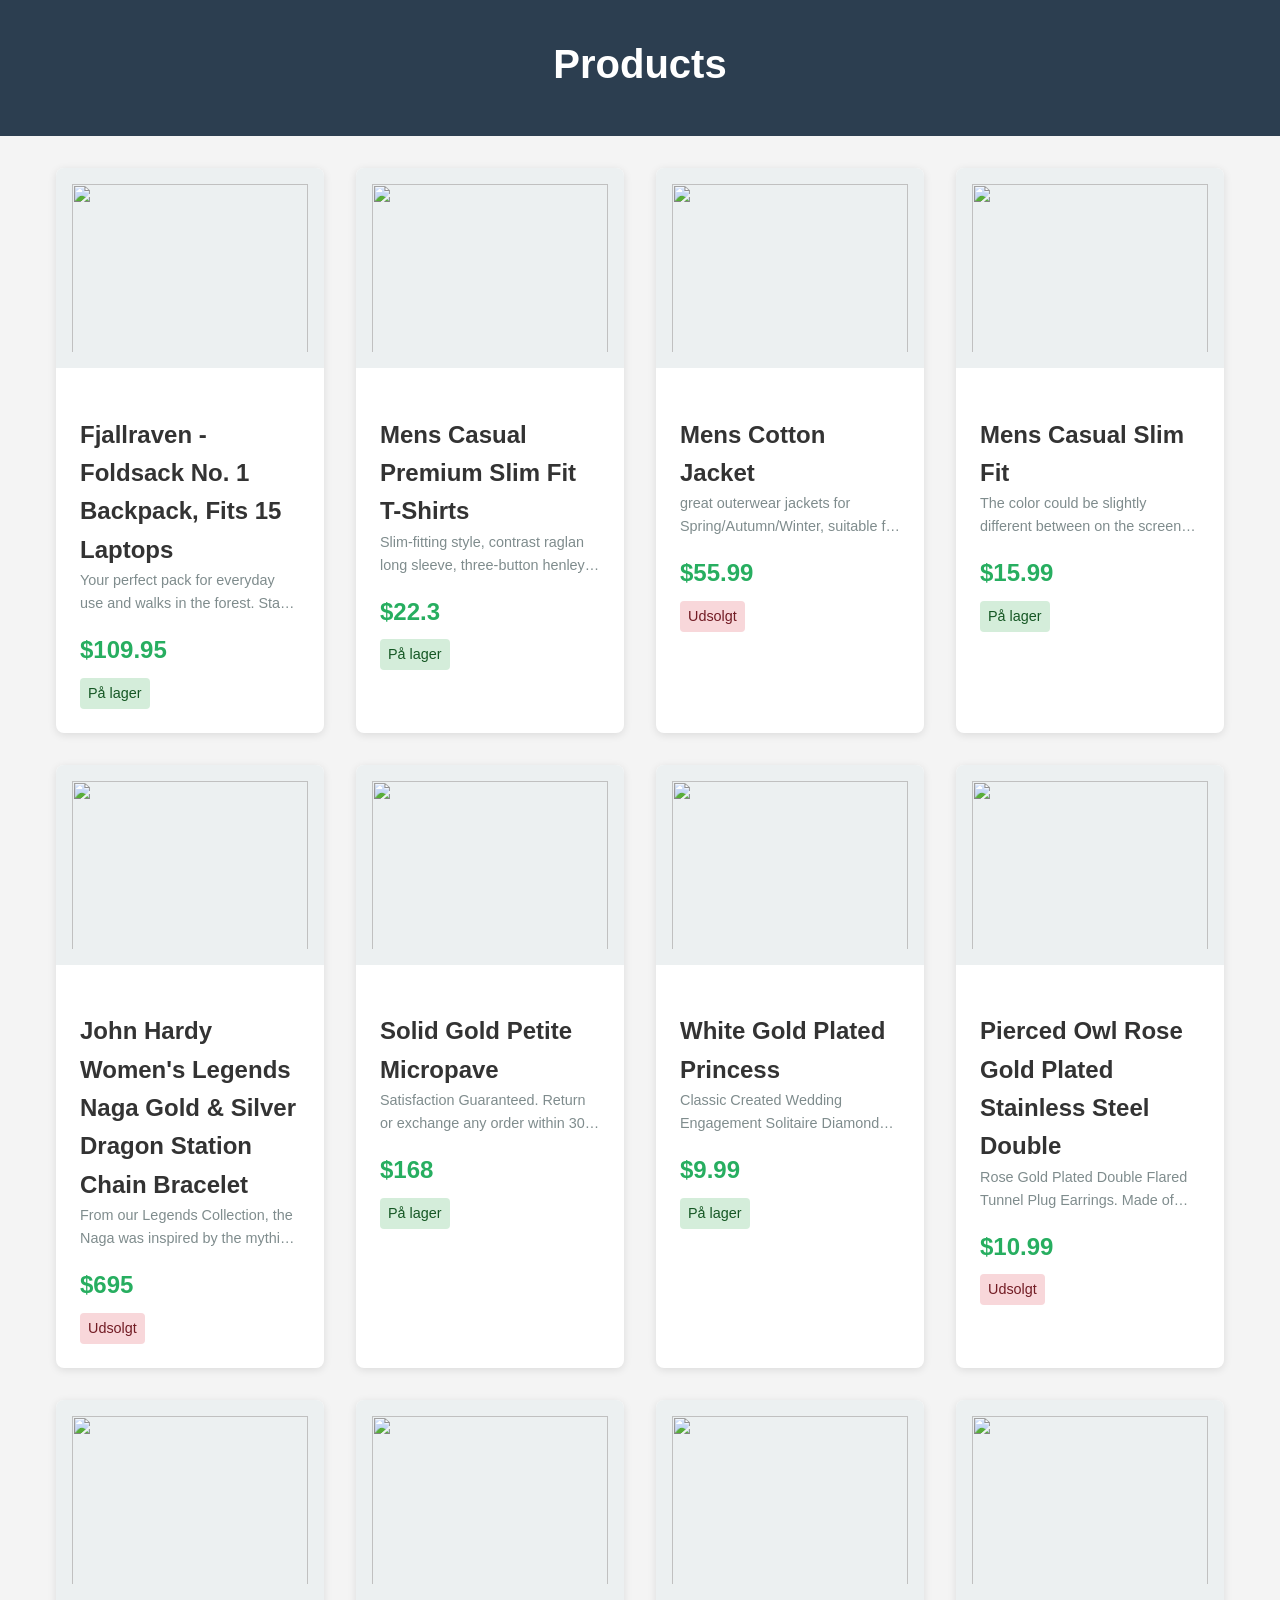
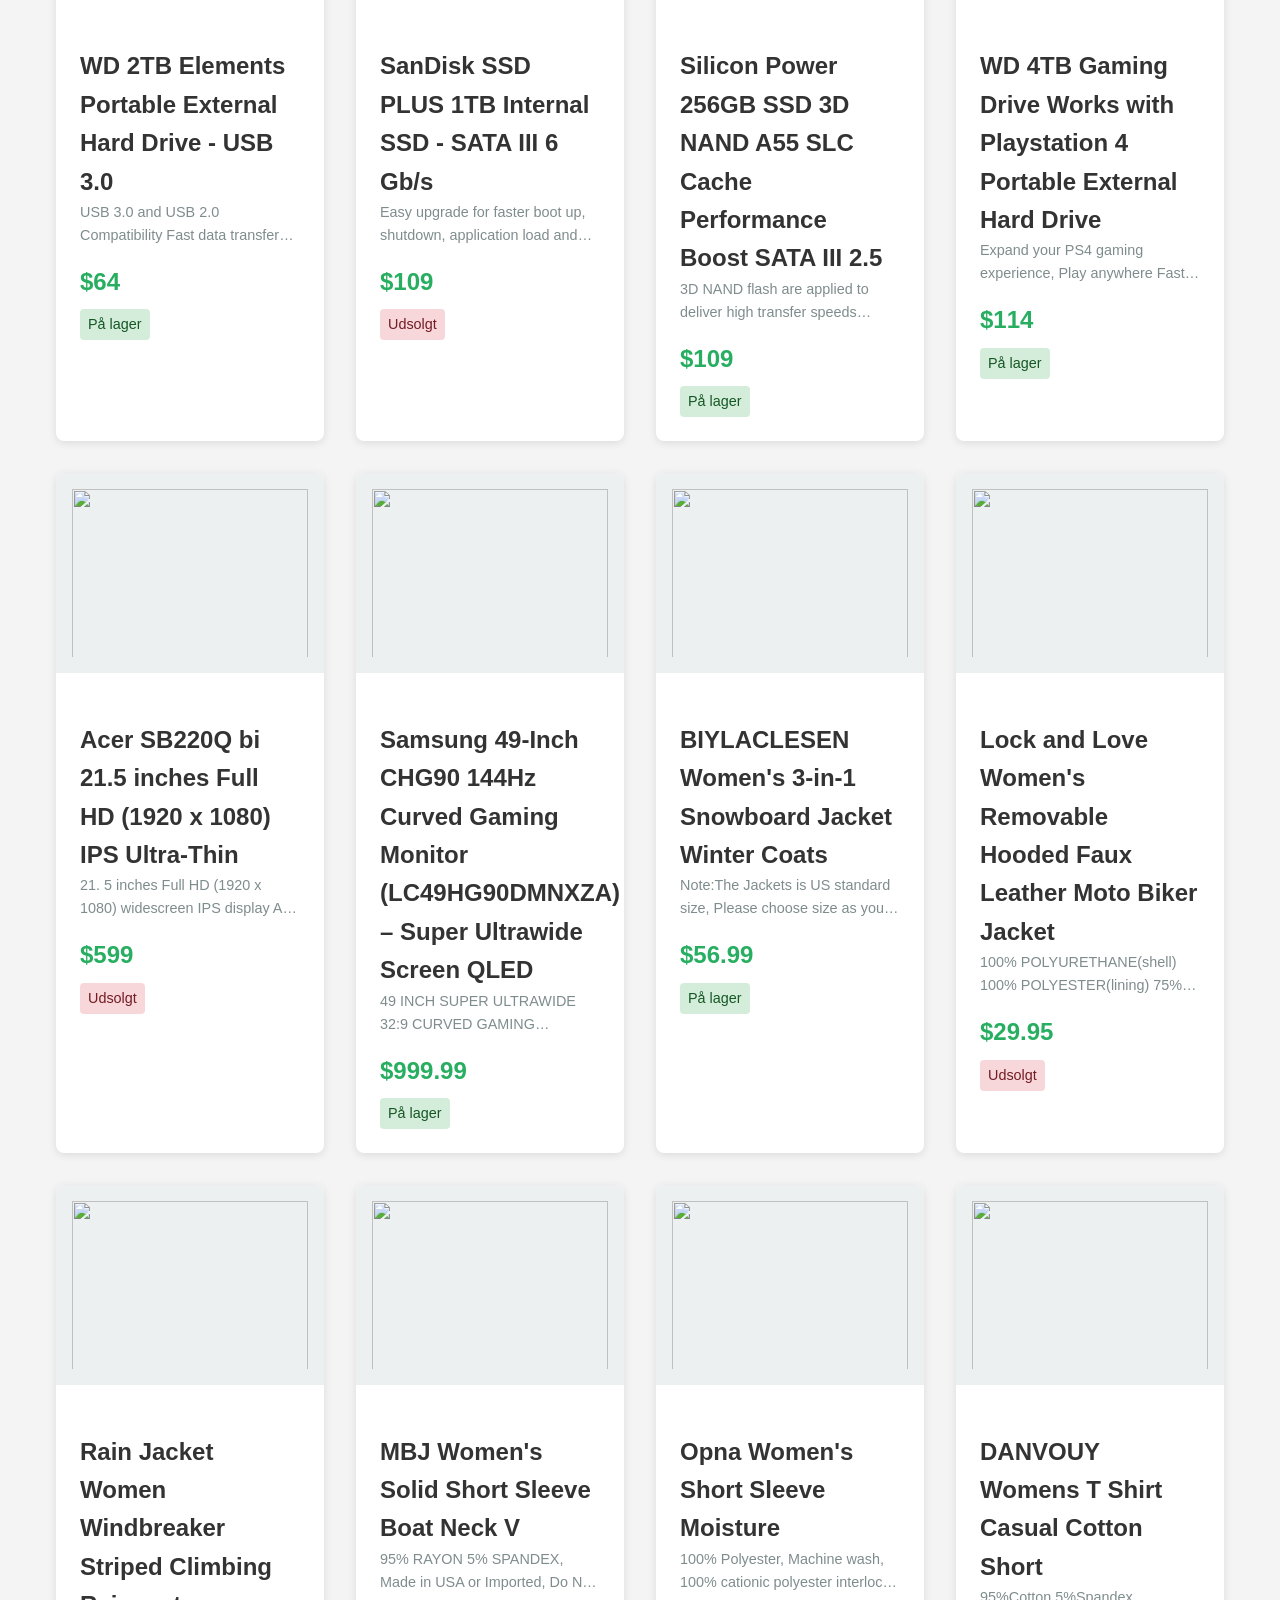
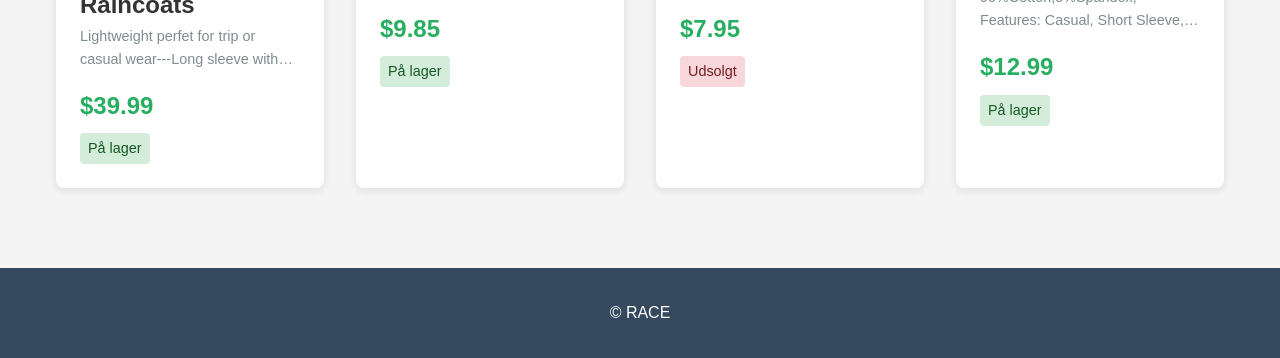
==== commit 12416fb7: "Refactor product data structure into separate data.js file and update index.html for dynamic product" ====
--- a/index.html
+++ b/index.html
@@ -12,301 +12,7 @@
     </header>
     <main>
       <section id="productGrid" class="product-grid">
-        <article class="product-card">
-          <img src="https://fakestoreapi.com/img/81fPKd-2AYL._AC_SL1500_t.png" class="product-image" />
-          <div class="product-info">
-            <h2 class="product-title">Fjallraven - Foldsack No. 1 Backpack, Fits 15 Laptops</h2>
-            <p class="product-description">
-              Your perfect pack for everyday use and walks in the forest. Stash your laptop (up to 15 inches) in the
-              padded sleeve, your everyday
-            </p>
-            <p class="product-price">109.95 kr</p>
-            <span class="product-stock in-stock">På lager</span>
-          </div>
-        </article>
-
-        <article class="product-card">
-          <img src="https://fakestoreapi.com/img/71-3HjGNDUL._AC_SY879._SX._UX._SY._UY_t.png" class="product-image" />
-          <div class="product-info">
-            <h2 class="product-title">Mens Casual Premium Slim Fit T-Shirts</h2>
-            <p class="product-description">
-              Slim-fitting style, contrast raglan long sleeve, three-button henley placket, light weight &amp; soft
-              fabric for breathable and comfortable wearing. And Solid stitched shirts with round neck made for
-              durability and a great fit for casual fashion wear and diehard baseball fans. The Henley style round
-              neckline includes a three-button placket.
-            </p>
-            <p class="product-price">22.3 kr</p>
-            <span class="product-stock in-stock">På lager</span>
-          </div>
-        </article>
-
-        <article class="product-card">
-          <img src="https://fakestoreapi.com/img/71li-ujtlUL._AC_UX679_t.png" class="product-image" />
-          <div class="product-info">
-            <h2 class="product-title">Mens Cotton Jacket</h2>
-            <p class="product-description">
-              great outerwear jackets for Spring/Autumn/Winter, suitable for many occasions, such as working, hiking,
-              camping, mountain/rock climbing, cycling, traveling or other outdoors. Good gift choice for you or your
-              family member. A warm hearted love to Father, husband or son in this thanksgiving or Christmas Day.
-            </p>
-            <p class="product-price">55.99 kr</p>
-            <span class="product-stock out-of-stock">Udsolgt</span>
-          </div>
-        </article>
-
-        <article class="product-card">
-          <img src="https://fakestoreapi.com/img/71YXzeOuslL._AC_UY879_t.png" class="product-image" />
-          <div class="product-info">
-            <h2 class="product-title">Mens Casual Slim Fit</h2>
-            <p class="product-description">
-              The color could be slightly different between on the screen and in practice. / Please note that body
-              builds vary by person, therefore, detailed size information should be reviewed below on the product
-              description.
-            </p>
-            <p class="product-price">15.99 kr</p>
-            <span class="product-stock out-of-stock">Udsolgt</span>
-          </div>
-        </article>
-
-        <article class="product-card">
-          <img src="https://fakestoreapi.com/img/71pWzhdJNwL._AC_UL640_QL65_ML3_t.png" class="product-image" />
-          <div class="product-info">
-            <h2 class="product-title">
-              John Hardy Women's Legends Naga Gold &amp; Silver Dragon Station Chain Bracelet
-            </h2>
-            <p class="product-description">
-              From our Legends Collection, the Naga was inspired by the mythical water dragon that protects the ocean's
-              pearl. Wear facing inward to be bestowed with love and abundance, or outward for protection.
-            </p>
-            <p class="product-price">695 kr</p>
-            <span class="product-stock in-stock">På lager</span>
-          </div>
-        </article>
-
-        <article class="product-card">
-          <img src="https://fakestoreapi.com/img/61sbMiUnoGL._AC_UL640_QL65_ML3_t.png" class="product-image" />
-          <div class="product-info">
-            <h2 class="product-title">Solid Gold Petite Micropave</h2>
-            <p class="product-description">
-              Satisfaction Guaranteed. Return or exchange any order within 30 days.Designed and sold by Hafeez Center in
-              the United States. Satisfaction Guaranteed. Return or exchange any order within 30 days.
-            </p>
-            <p class="product-price">168 kr</p>
-            <span class="product-stock in-stock">På lager</span>
-          </div>
-        </article>
-
-        <article class="product-card">
-          <img src="https://fakestoreapi.com/img/71YAIFU48IL._AC_UL640_QL65_ML3_t.png" class="product-image" />
-          <div class="product-info">
-            <h2 class="product-title">White Gold Plated Princess</h2>
-            <p class="product-description">
-              Classic Created Wedding Engagement Solitaire Diamond Promise Ring for Her. Gifts to spoil your love more
-              for Engagement, Wedding, Anniversary, Valentine's Day...
-            </p>
-            <p class="product-price">9.99 kr</p>
-            <span class="product-stock in-stock">På lager</span>
-          </div>
-        </article>
-
-        <article class="product-card">
-          <img src="https://fakestoreapi.com/img/51UDEzMJVpL._AC_UL640_QL65_ML3_t.png" class="product-image" />
-          <div class="product-info">
-            <h2 class="product-title">Pierced Owl Rose Gold Plated Stainless Steel Double</h2>
-            <p class="product-description">
-              Rose Gold Plated Double Flared Tunnel Plug Earrings. Made of 316L Stainless Steel
-            </p>
-            <p class="product-price">10.99 kr</p>
-            <span class="product-stock out-of-stock">Udsolgt</span>
-          </div>
-        </article>
-
-        <article class="product-card">
-          <img src="https://fakestoreapi.com/img/61IBBVJvSDL._AC_SY879_t.png" class="product-image" />
-          <div class="product-info">
-            <h2 class="product-title">WD 2TB Elements Portable External Hard Drive - USB 3.0</h2>
-            <p class="product-description">
-              USB 3.0 and USB 2.0 Compatibility Fast data transfers Improve PC Performance High Capacity; Compatibility
-              Formatted NTFS for Windows 10, Windows 8.1, Windows 7; Reformatting may be required for other operating
-              systems; Compatibility may vary depending on user’s hardware configuration and operating system
-            </p>
-            <p class="product-price">64 kr</p>
-            <span class="product-stock in-stock">På lager</span>
-          </div>
-        </article>
-
-        <article class="product-card">
-          <img src="https://fakestoreapi.com/img/61U7T1koQqL._AC_SX679_t.png" class="product-image" />
-          <div class="product-info">
-            <h2 class="product-title">SanDisk SSD PLUS 1TB Internal SSD - SATA III 6 Gb/s</h2>
-            <p class="product-description">
-              Easy upgrade for faster boot up, shutdown, application load and response (As compared to 5400 RPM SATA
-              2.5” hard drive; Based on published specifications and internal benchmarking tests using PCMark vantage
-              scores) Boosts burst write performance, making it ideal for typical PC workloads The perfect balance of
-              performance and reliability Read/write speeds of up to 535MB/s/450MB/s (Based on internal testing;
-              Performance may vary depending upon drive capacity, host device, OS and application.)
-            </p>
-            <p class="product-price">109 kr</p>
-            <span class="product-stock out-of-stock">Udsolgt</span>
-          </div>
-        </article>
-
-        <article class="product-card">
-          <img src="https://fakestoreapi.com/img/71kWymZ+c+L._AC_SX679_t.png" class="product-image" />
-          <div class="product-info">
-            <h2 class="product-title">Silicon Power 256GB SSD 3D NAND A55 SLC Cache Performance Boost SATA III 2.5</h2>
-            <p class="product-description">
-              3D NAND flash are applied to deliver high transfer speeds Remarkable transfer speeds that enable faster
-              bootup and improved overall system performance. The advanced SLC Cache Technology allows performance boost
-              and longer lifespan 7mm slim design suitable for Ultrabooks and Ultra-slim notebooks. Supports TRIM
-              command, Garbage Collection technology, RAID, and ECC (Error Checking &amp; Correction) to provide the
-              optimized performance and enhanced reliability.
-            </p>
-            <p class="product-price">109 kr</p>
-            <span class="product-stock in-stock">På lager</span>
-          </div>
-        </article>
-
-        <article class="product-card">
-          <img src="https://fakestoreapi.com/img/61mtL65D4cL._AC_SX679_t.png" class="product-image" />
-          <div class="product-info">
-            <h2 class="product-title">WD 4TB Gaming Drive Works with Playstation 4 Portable External Hard Drive</h2>
-            <p class="product-description">
-              Expand your PS4 gaming experience, Play anywhere Fast and easy, setup Sleek design with high capacity,
-              3-year manufacturer's limited warranty
-            </p>
-            <p class="product-price">114 kr</p>
-            <span class="product-stock out-of-stock">Udsolgt</span>
-          </div>
-        </article>
-
-        <article class="product-card">
-          <img src="https://fakestoreapi.com/img/81QpkIctqPL._AC_SX679_t.png" class="product-image" />
-          <div class="product-info">
-            <h2 class="product-title">Acer SB220Q bi 21.5 inches Full HD (1920 x 1080) IPS Ultra-Thin</h2>
-            <p class="product-description">
-              21. 5 inches Full HD (1920 x 1080) widescreen IPS display And Radeon free Sync technology. No
-              compatibility for VESA Mount Refresh Rate: 75Hz - Using HDMI port Zero-frame design | ultra-thin | 4ms
-              response time | IPS panel Aspect ratio - 16: 9. Color Supported - 16. 7 million colors. Brightness - 250
-              nit Tilt angle -5 degree to 15 degree. Horizontal viewing angle-178 degree. Vertical viewing angle-178
-              degree 75 hertz
-            </p>
-            <p class="product-price">599 kr</p>
-            <span class="product-stock in-stock">På lager</span>
-          </div>
-        </article>
-
-        <article class="product-card">
-          <img src="https://fakestoreapi.com/img/81Zt42ioCgL._AC_SX679_t.png" class="product-image" />
-          <div class="product-info">
-            <h2 class="product-title">
-              Samsung 49-Inch CHG90 144Hz Curved Gaming Monitor (LC49HG90DMNXZA) – Super Ultrawide Screen QLED
-            </h2>
-            <p class="product-description">
-              49 INCH SUPER ULTRAWIDE 32:9 CURVED GAMING MONITOR with dual 27 inch screen side by side QUANTUM DOT
-              (QLED) TECHNOLOGY, HDR support and factory calibration provides stunningly realistic and accurate color
-              and contrast 144HZ HIGH REFRESH RATE and 1ms ultra fast response time work to eliminate motion blur,
-              ghosting, and reduce input lag
-            </p>
-            <p class="product-price">999.99 kr</p>
-            <span class="product-stock in-stock">På lager</span>
-          </div>
-        </article>
-
-        <article class="product-card">
-          <img src="https://fakestoreapi.com/img/51Y5NI-I5jL._AC_UX679_t.png" class="product-image" />
-          <div class="product-info">
-            <h2 class="product-title">BIYLACLESEN Women's 3-in-1 Snowboard Jacket Winter Coats</h2>
-            <p class="product-description">
-              Note:The Jackets is US standard size, Please choose size as your usual wear Material: 100% Polyester;
-              Detachable Liner Fabric: Warm Fleece. Detachable Functional Liner: Skin Friendly, Lightweigt and
-              Warm.Stand Collar Liner jacket, keep you warm in cold weather. Zippered Pockets: 2 Zippered Hand Pockets,
-              2 Zippered Pockets on Chest (enough to keep cards or keys)and 1 Hidden Pocket Inside.Zippered Hand Pockets
-              and Hidden Pocket keep your things secure. Humanized Design: Adjustable and Detachable Hood and Adjustable
-              cuff to prevent the wind and water,for a comfortable fit. 3 in 1 Detachable Design provide more
-              convenience, you can separate the coat and inner as needed, or wear it together. It is suitable for
-              different season and help you adapt to different climates
-            </p>
-            <p class="product-price">56.99 kr</p>
-            <span class="product-stock out-of-stock">Udsolgt</span>
-          </div>
-        </article>
-
-        <article class="product-card">
-          <img src="https://fakestoreapi.com/img/81XH0e8fefL._AC_UY879_t.png" class="product-image" />
-          <div class="product-info">
-            <h2 class="product-title">Lock and Love Women's Removable Hooded Faux Leather Moto Biker Jacket</h2>
-            <p class="product-description">
-              100% POLYURETHANE(shell) 100% POLYESTER(lining) 75% POLYESTER 25% COTTON (SWEATER), Faux leather material
-              for style and comfort / 2 pockets of front, 2-For-One Hooded denim style faux leather jacket, Button
-              detail on waist / Detail stitching at sides, HAND WASH ONLY / DO NOT BLEACH / LINE DRY / DO NOT IRON
-            </p>
-            <p class="product-price">29.95 kr</p>
-            <span class="product-stock in-stock">På lager</span>
-          </div>
-        </article>
-
-        <article class="product-card">
-          <img src="https://fakestoreapi.com/img/71HblAHs5xL._AC_UY879_-2t.png" class="product-image" />
-          <div class="product-info">
-            <h2 class="product-title">Rain Jacket Women Windbreaker Striped Climbing Raincoats</h2>
-            <p class="product-description">
-              Lightweight perfet for trip or casual wear---Long sleeve with hooded, adjustable drawstring waist design.
-              Button and zipper front closure raincoat, fully stripes Lined and The Raincoat has 2 side pockets are a
-              good size to hold all kinds of things, it covers the hips, and the hood is generous but doesn't overdo
-              it.Attached Cotton Lined Hood with Adjustable Drawstrings give it a real styled look.
-            </p>
-            <p class="product-price">39.99 kr</p>
-            <span class="product-stock in-stock">På lager</span>
-          </div>
-        </article>
-
-        <article class="product-card">
-          <img src="https://fakestoreapi.com/img/71z3kpMAYsL._AC_UY879_t.png" class="product-image" />
-          <div class="product-info">
-            <h2 class="product-title">MBJ Women's Solid Short Sleeve Boat Neck V</h2>
-            <p class="product-description">
-              95% RAYON 5% SPANDEX, Made in USA or Imported, Do Not Bleach, Lightweight fabric with great stretch for
-              comfort, Ribbed on sleeves and neckline / Double stitching on bottom hem
-            </p>
-            <p class="product-price">9.85 kr</p>
-            <span class="product-stock in-stock">På lager</span>
-          </div>
-        </article>
-
-        <article class="product-card">
-          <img src="https://fakestoreapi.com/img/51eg55uWmdL._AC_UX679_t.png" class="product-image" />
-          <div class="product-info">
-            <h2 class="product-title">Opna Women's Short Sleeve Moisture</h2>
-            <p class="product-description">
-              100% Polyester, Machine wash, 100% cationic polyester interlock, Machine Wash &amp; Pre Shrunk for a Great
-              Fit, Lightweight, roomy and highly breathable with moisture wicking fabric which helps to keep moisture
-              away, Soft Lightweight Fabric with comfortable V-neck collar and a slimmer fit, delivers a sleek, more
-              feminine silhouette and Added Comfort
-            </p>
-            <p class="product-price">7.95 kr</p>
-            <span class="product-stock in-stock">På lager</span>
-          </div>
-        </article>
-
-        <article class="product-card">
-          <img src="https://fakestoreapi.com/img/61pHAEJ4NML._AC_UX679_t.png" class="product-image" />
-          <div class="product-info">
-            <h2 class="product-title">DANVOUY Womens T Shirt Casual Cotton Short</h2>
-            <p class="product-description">
-              95%Cotton,5%Spandex, Features: Casual, Short Sleeve, Letter Print,V-Neck,Fashion Tees, The fabric is soft
-              and has some stretch., Occasion: Casual/Office/Beach/School/Home/Street. Season:
-              Spring,Summer,Autumn,Winter.
-            </p>
-            <p class="product-price">12.99 kr</p>
-            <span class="product-stock out-of-stock">Udsolgt</span>
-          </div>
-        </article>
-      </section>
-      <!-- Ekstra sektion til at teste JavaScript Fundamentals -->
-      <section id="test" class="test-section">
-        <h2>Test Sektion</h2>
-        <p>Dette er en testsektion til yderligere funktioner.</p>
+        <!-- Products will be dynamically inserted here from JS -->
       </section>
     </main>
 
@@ -314,6 +20,6 @@
       <p>© RACE</p>
     </footer>
 
-    <script src="app.js"></script>
+    <script src="app.js" type="module"></script>
   </body>
 </html>
--- a/app.css
+++ b/app.css
@@ -23,41 +23,10 @@
   margin-bottom: 0.5rem;
 }
 
-header p {
-  font-size: 1.1rem;
-  opacity: 0.9;
-}
-
 main {
   max-width: 1200px;
   margin: 0 auto;
   padding: 2rem 1rem;
-}
-
-.controls {
-  display: flex;
-  gap: 1rem;
-  margin-bottom: 2rem;
-  flex-wrap: wrap;
-}
-
-.controls button {
-  padding: 0.75rem 1.5rem;
-  font-size: 1rem;
-  border: none;
-  background-color: #3498db;
-  color: white;
-  border-radius: 5px;
-  cursor: pointer;
-  transition: background-color 0.3s ease;
-}
-
-.controls button:hover {
-  background-color: #2980b9;
-}
-
-.controls button:active {
-  transform: scale(0.98);
 }
 
 /* Product Grid */
@@ -86,8 +55,9 @@
 .product-image {
   width: 100%;
   height: 200px;
-  object-fit: cover;
+  object-fit: contain;
   background-color: #ecf0f1;
+  padding: 1em;
 }
 
 .product-info {
@@ -105,6 +75,10 @@
   font-size: 0.9rem;
   color: #7f8c8d;
   margin-bottom: 1rem;
+  display: -webkit-box;
+  -webkit-line-clamp: 2;
+  -webkit-box-orient: vertical;
+  overflow: hidden;
 }
 
 .product-price {
@@ -150,11 +124,3 @@
     font-size: 2rem;
   }
 }
-
-.test-section {
-  background-color: #fff3cd;
-  border: 1px solid #ffeeba;
-  padding: 1rem;
-  margin-top: 2rem;
-  border-radius: 5px;
-}
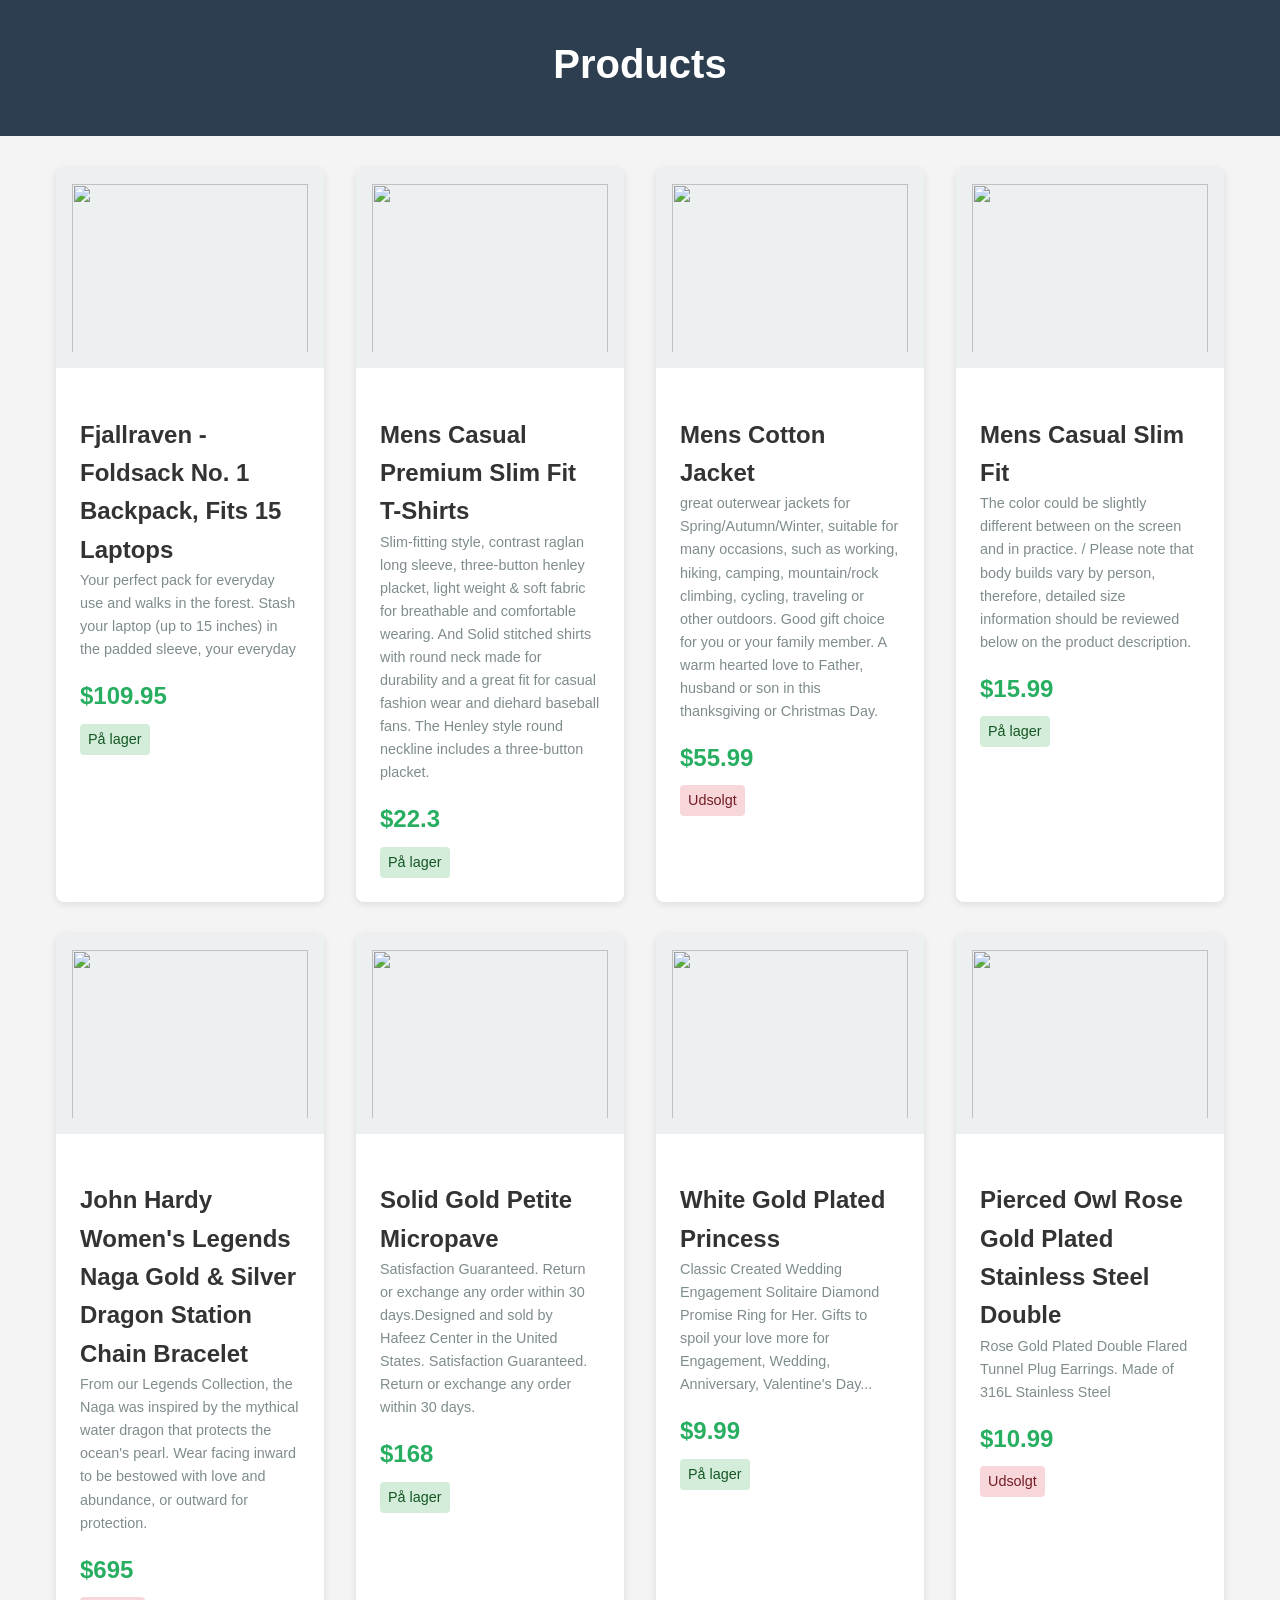
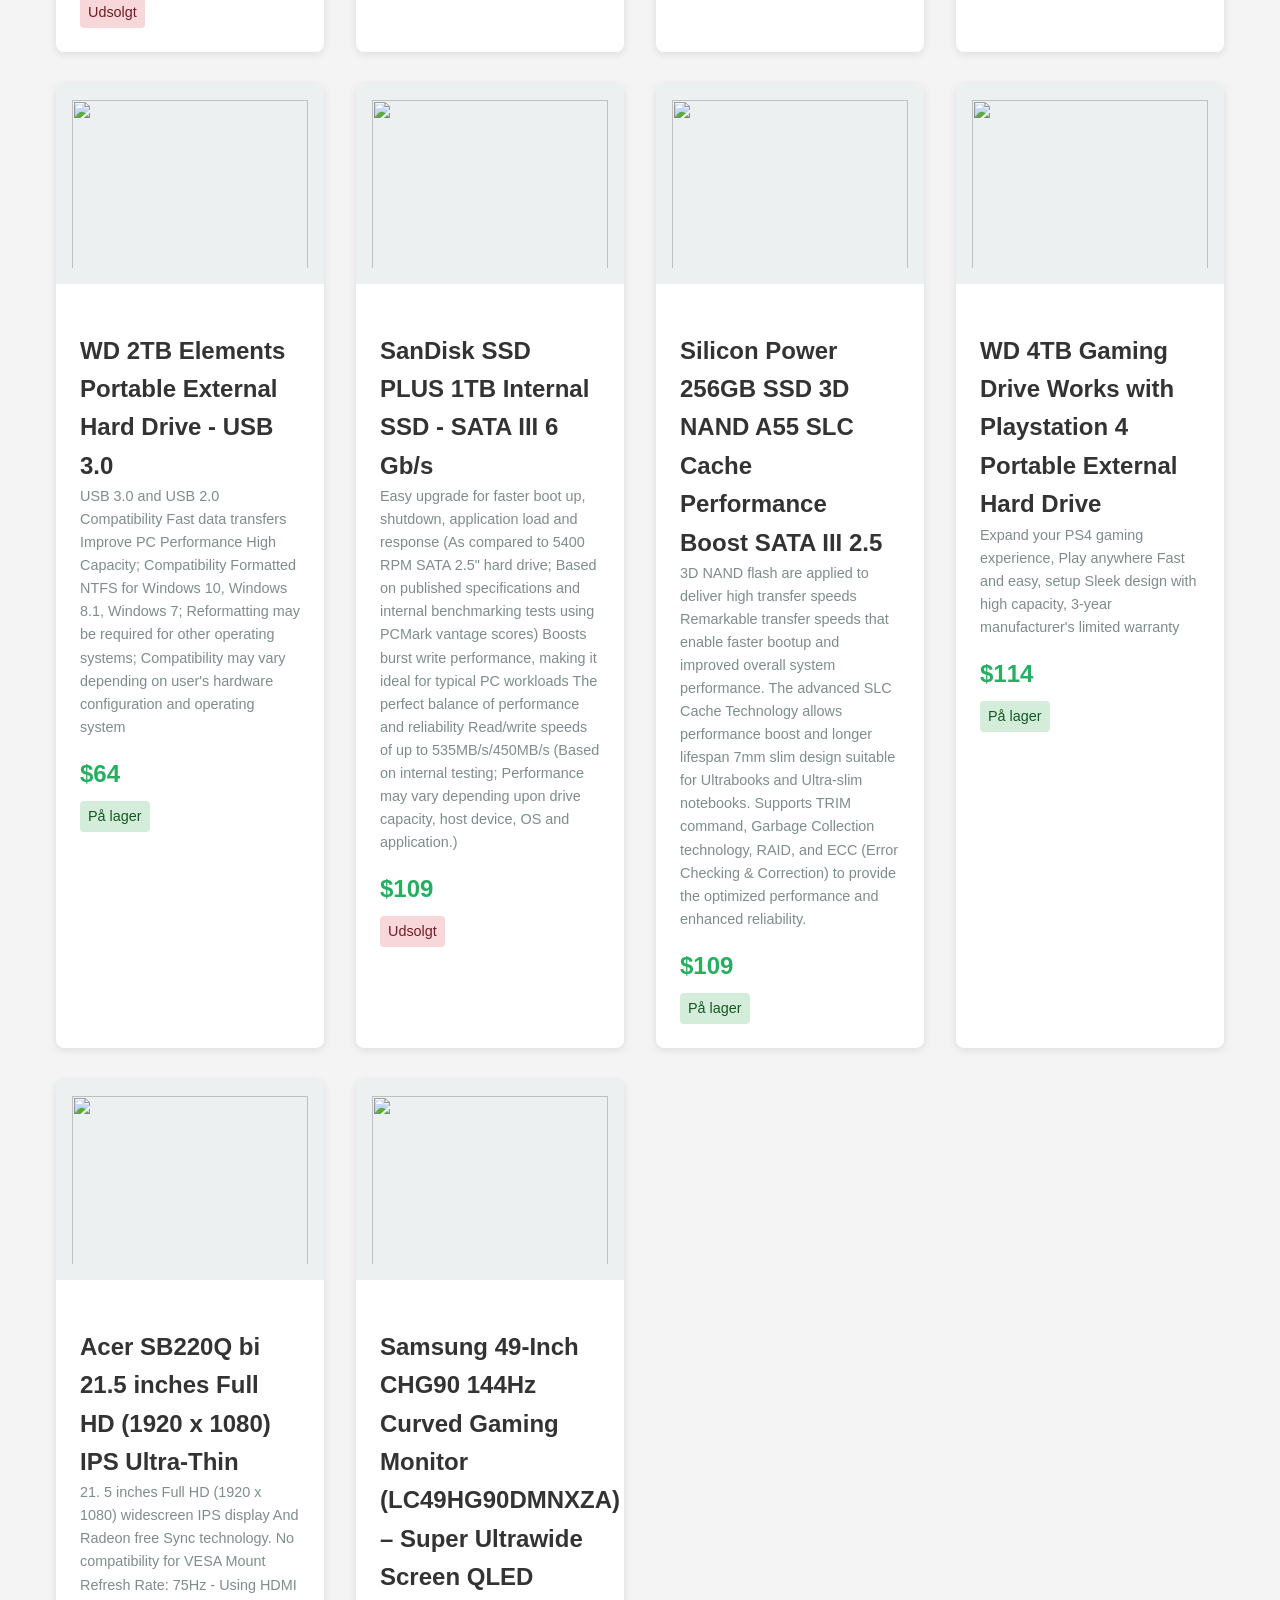
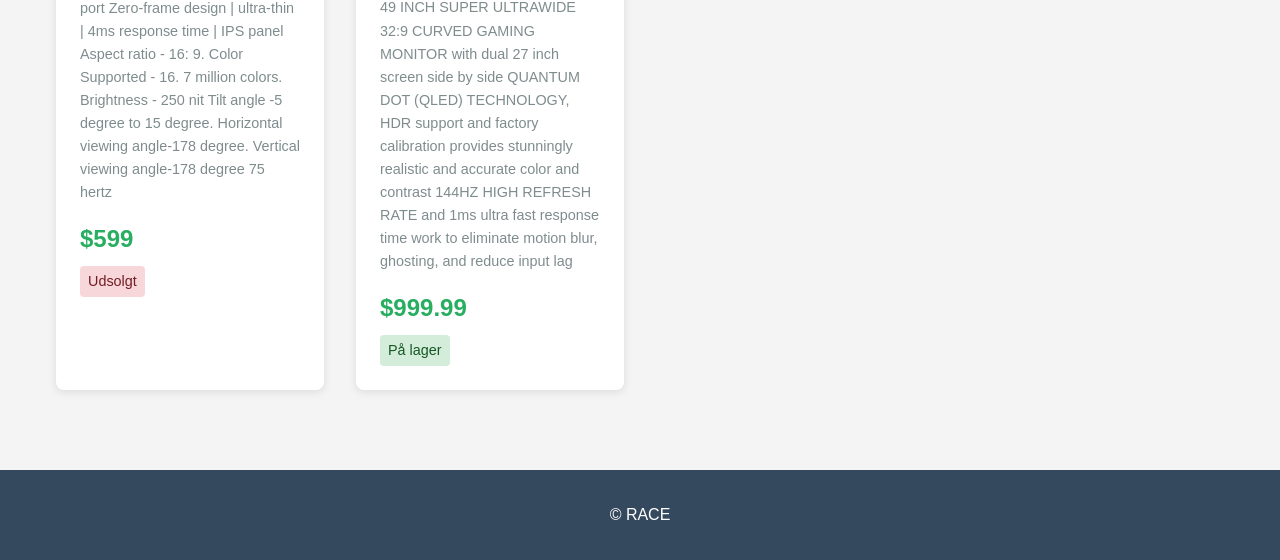
==== commit 340ac269: "del 2 pre sat ind" ====
--- a/index.html
+++ b/index.html
@@ -20,6 +20,6 @@
       <p>© RACE</p>
     </footer>
 
-    <script src="app.js" type="module"></script>
+    <script src="app.js"></script>
   </body>
 </html>
--- a/app.css
+++ b/app.css
@@ -5,7 +5,9 @@
 }
 
 body {
-  font-family: -apple-system, BlinkMacSystemFont, "Segoe UI", Roboto, Oxygen, Ubuntu, Cantarell, sans-serif;
+  font-family:
+    -apple-system, BlinkMacSystemFont, "Segoe UI", Roboto, Oxygen, Ubuntu,
+    Cantarell, sans-serif;
   line-height: 1.6;
   color: #333;
   background-color: #f4f4f4;
@@ -75,10 +77,6 @@
   font-size: 0.9rem;
   color: #7f8c8d;
   margin-bottom: 1rem;
-  display: -webkit-box;
-  -webkit-line-clamp: 2;
-  -webkit-box-orient: vertical;
-  overflow: hidden;
 }
 
 .product-price {
@@ -124,3 +122,11 @@
     font-size: 2rem;
   }
 }
+
+.test-section {
+  background-color: #fff3cd;
+  border: 1px solid #ffeeba;
+  padding: 1rem;
+  margin-top: 2rem;
+  border-radius: 5px;
+}
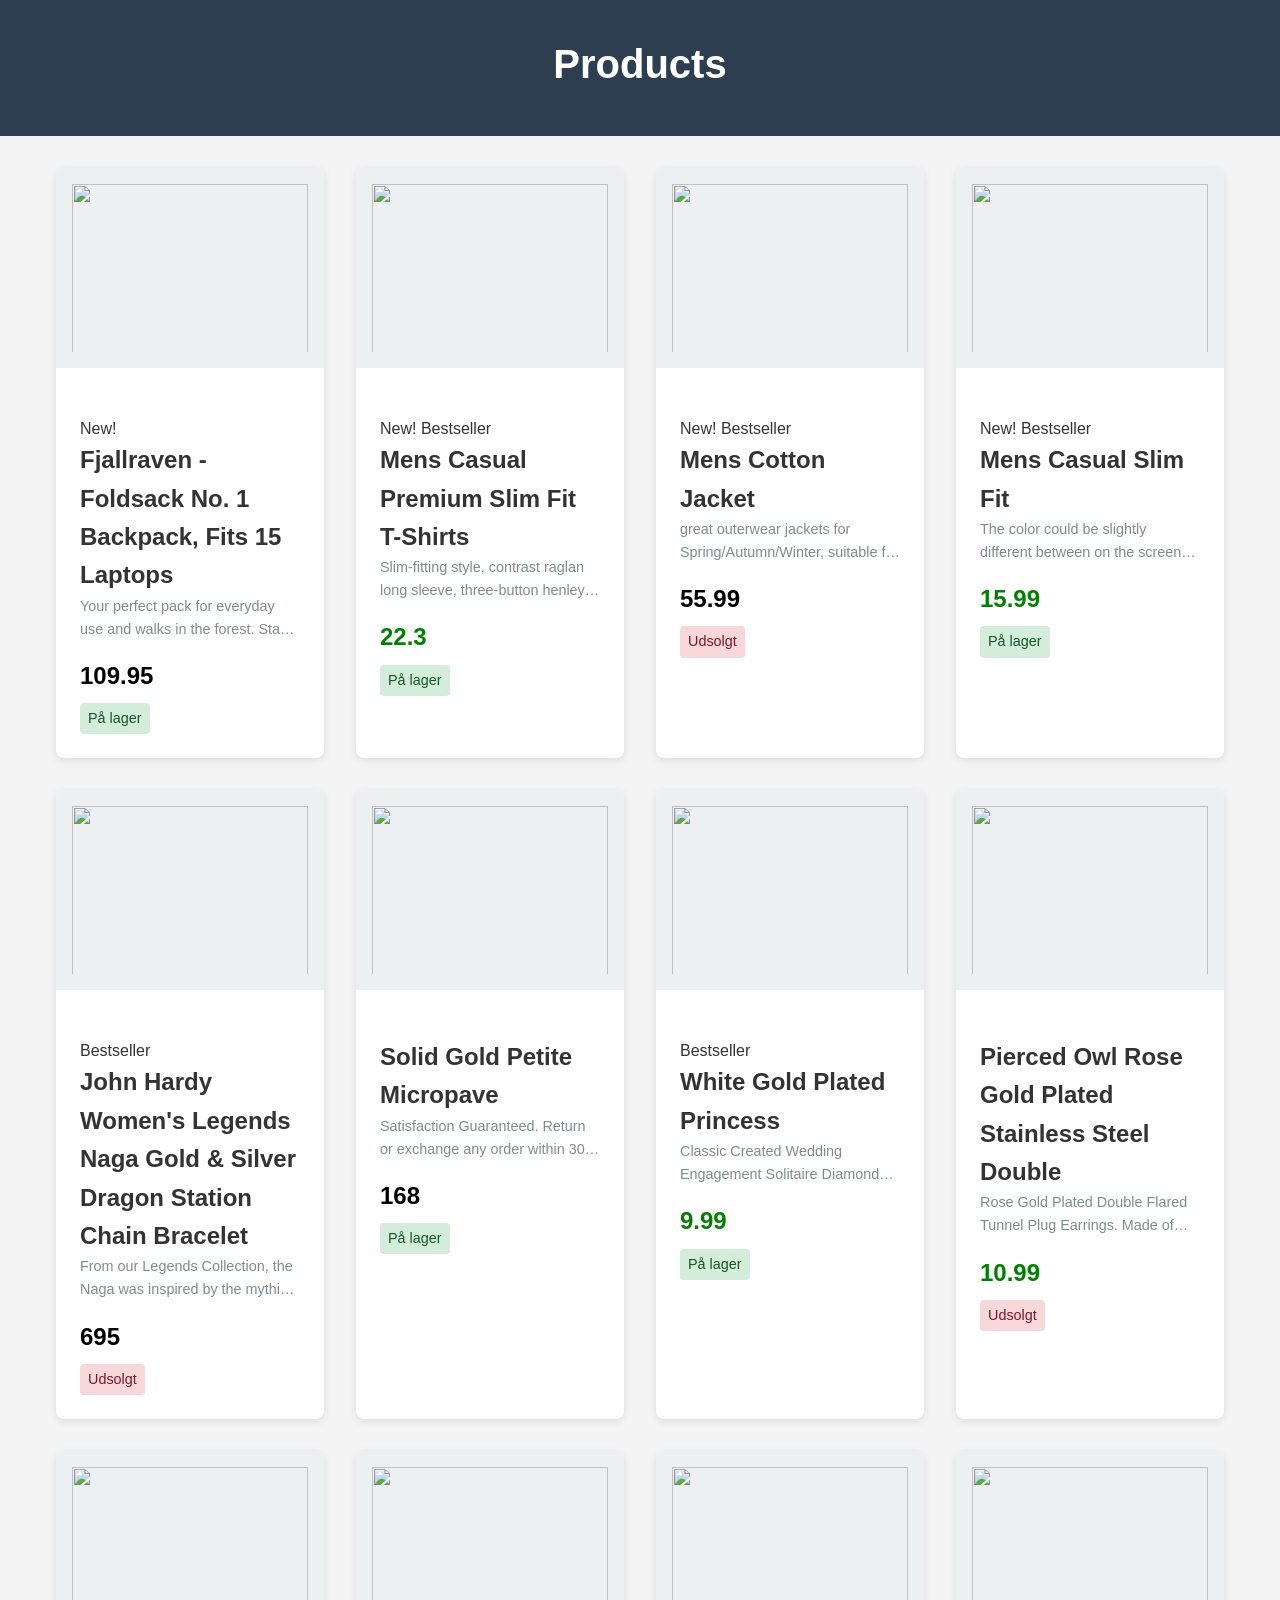
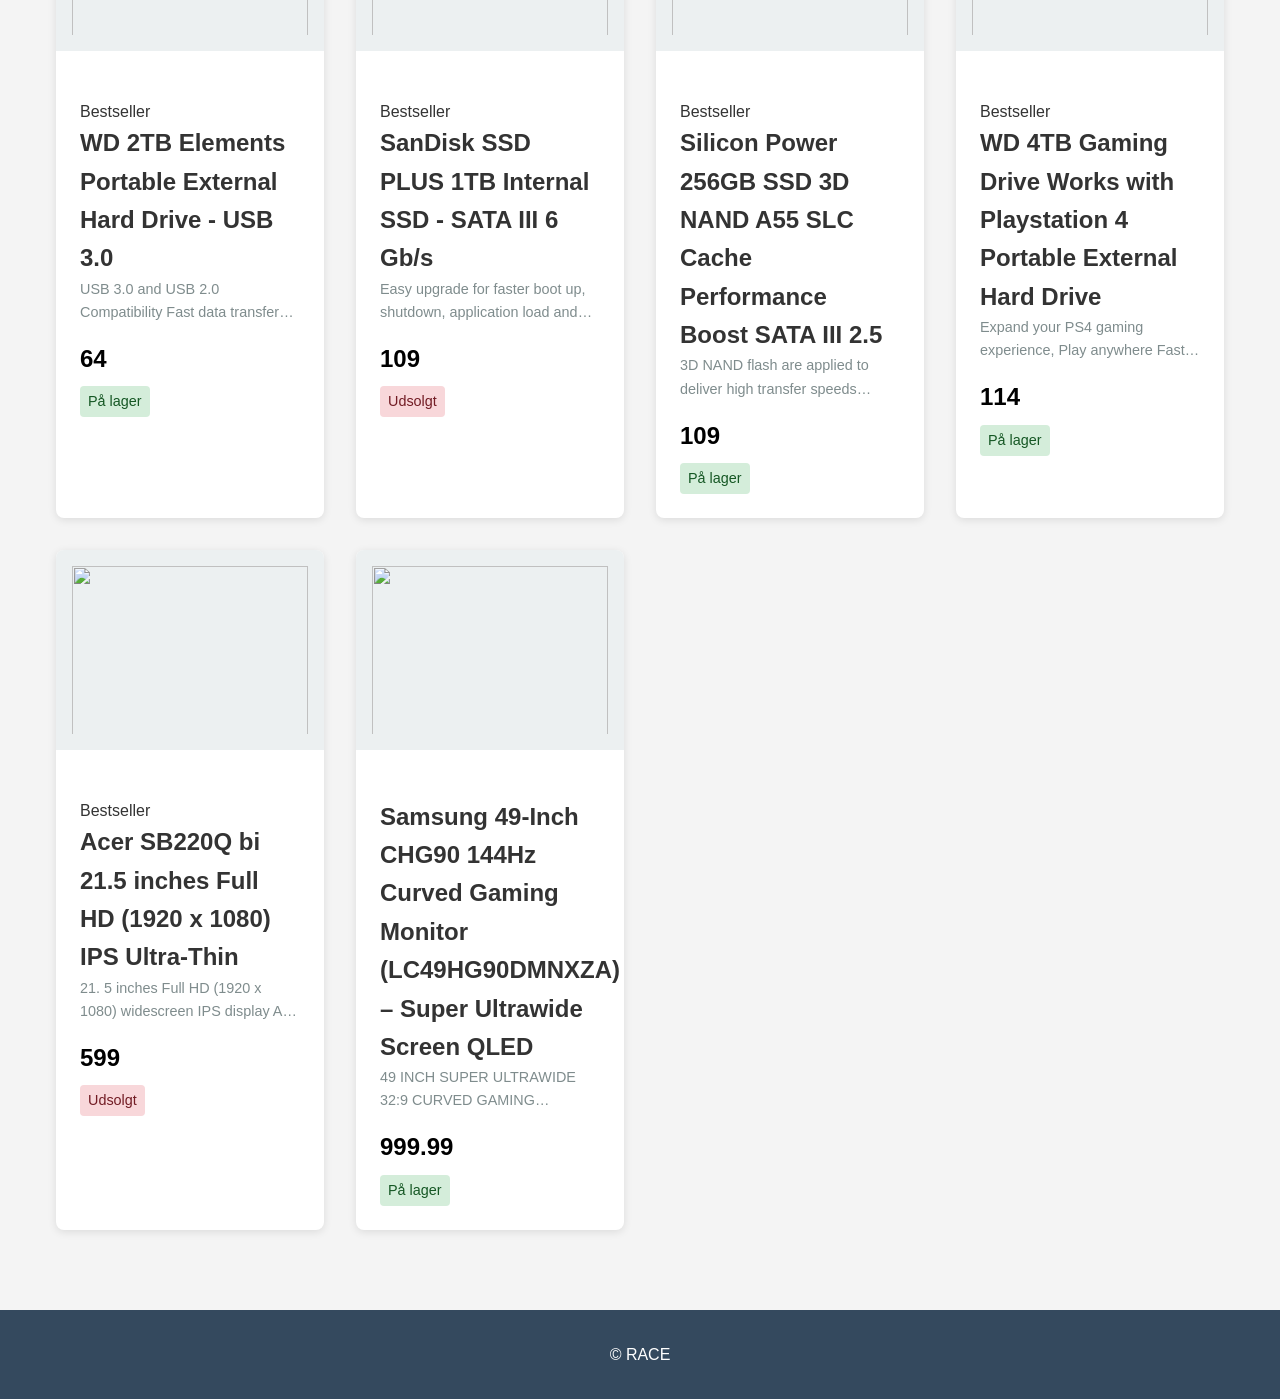
==== commit 428bf6e4: "done ned til 7." ====
--- a/index.html
+++ b/index.html
@@ -20,6 +20,6 @@
       <p>© RACE</p>
     </footer>
 
-    <script src="app.js"></script>
+    <script src="app.js" type="module"></script>
   </body>
 </html>
--- a/app.css
+++ b/app.css
@@ -77,6 +77,11 @@
   font-size: 0.9rem;
   color: #7f8c8d;
   margin-bottom: 1rem;
+  display: -webkit-box;
+  -webkit-line-clamp: 2;
+  line-clamp: 2;
+  -webkit-box-orient: vertical;
+  overflow: hidden;
 }
 
 .product-price {
